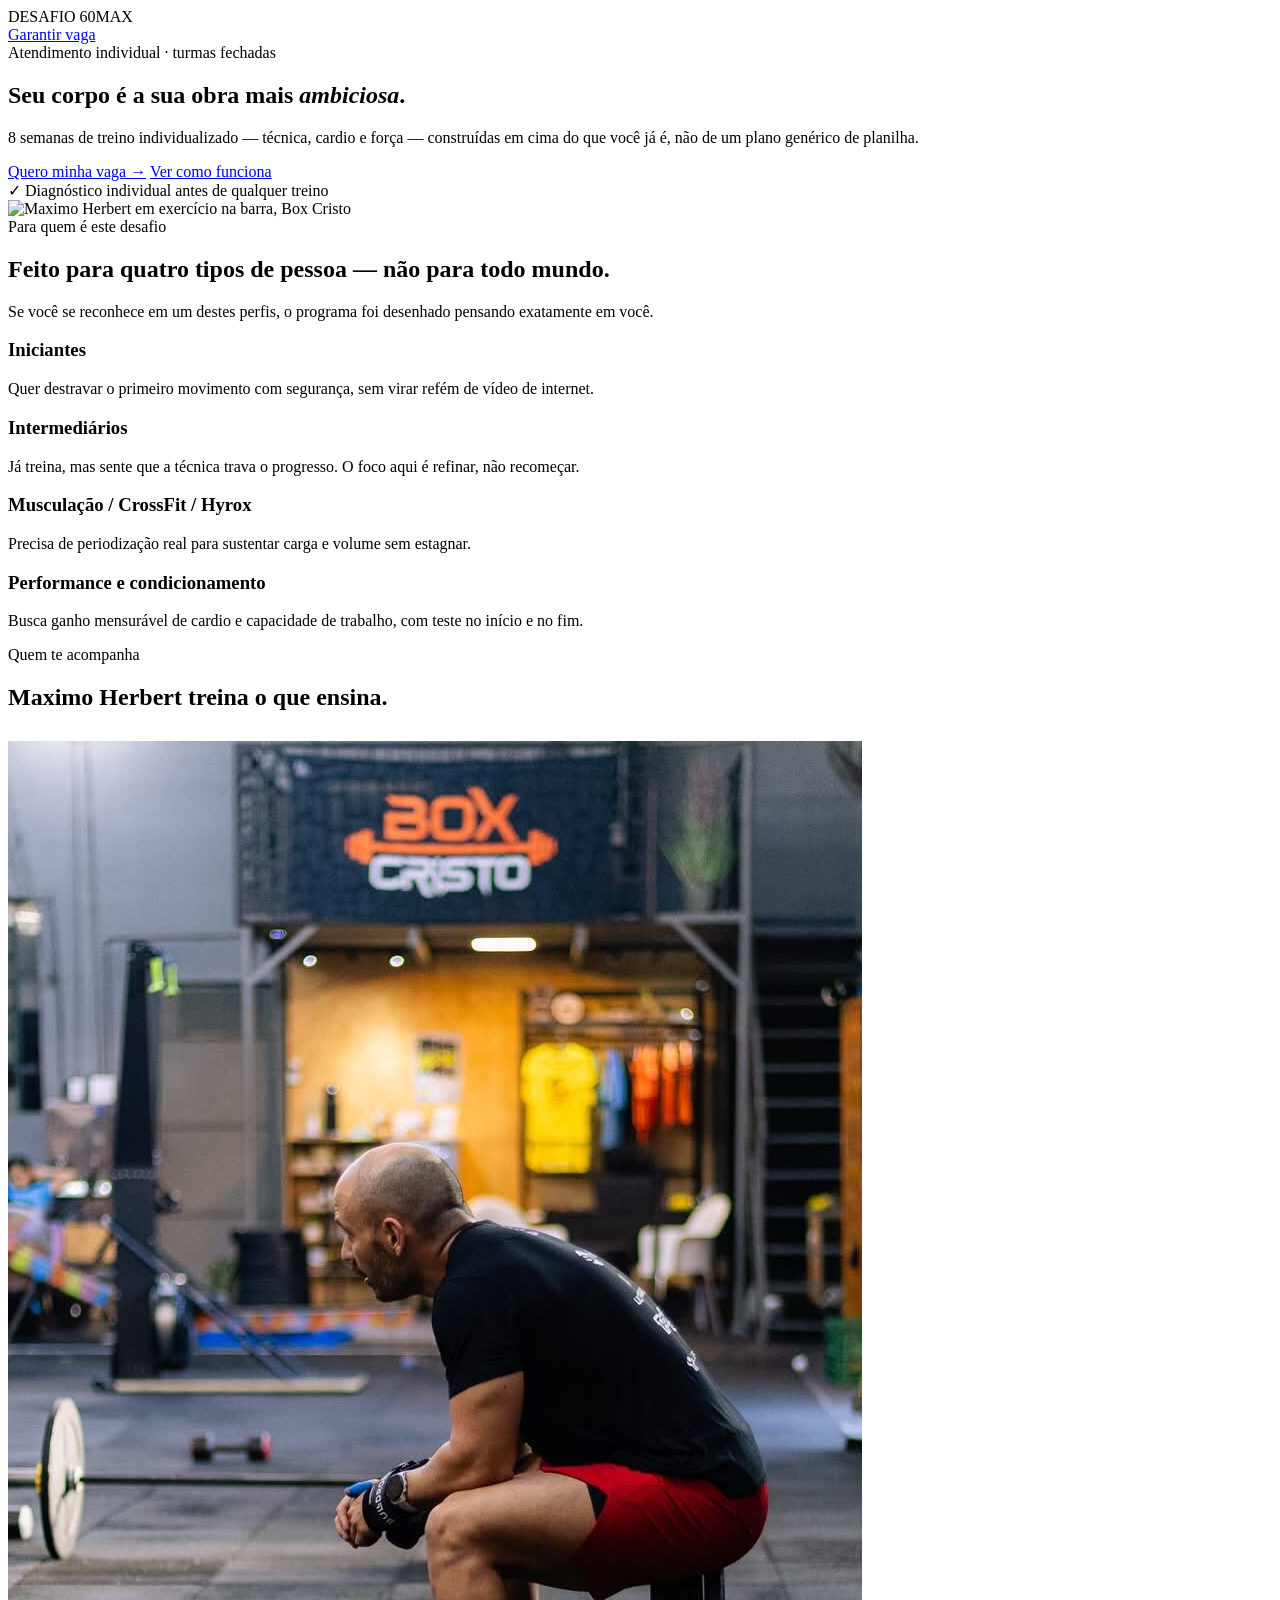
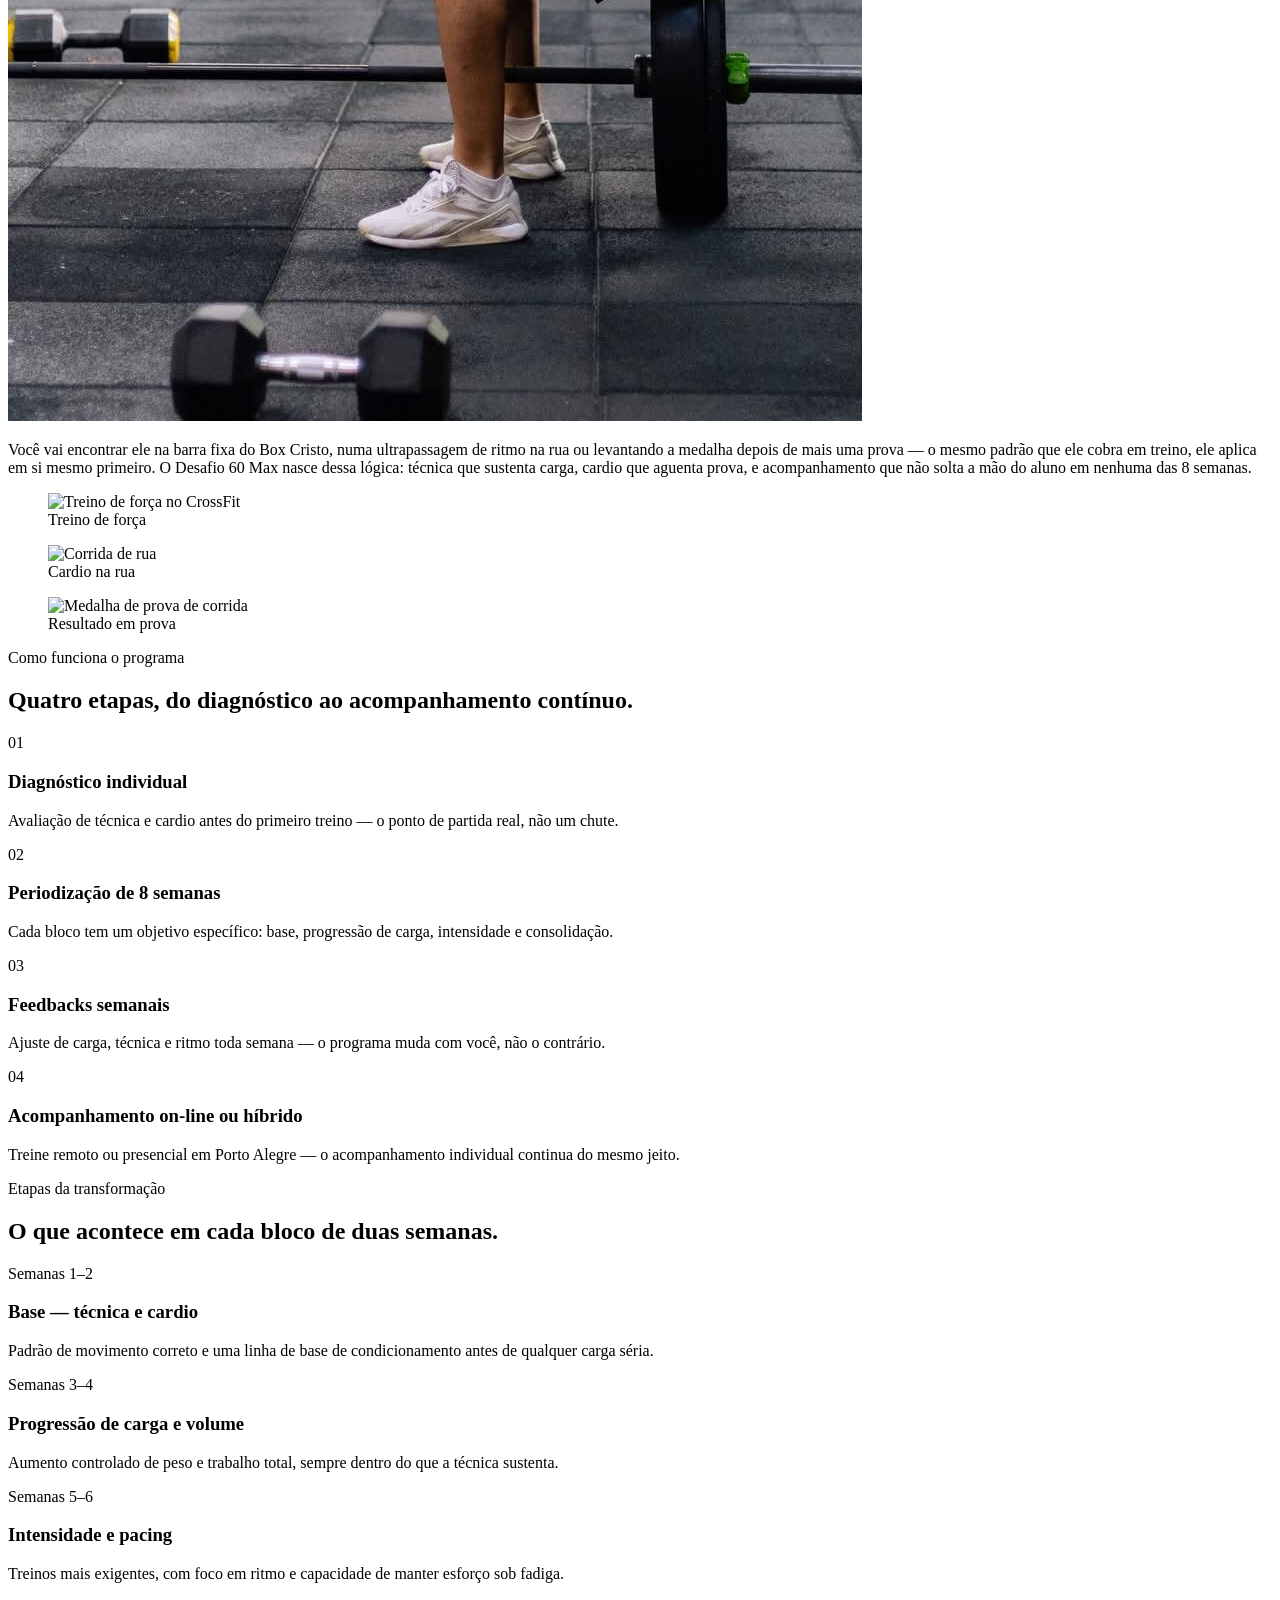
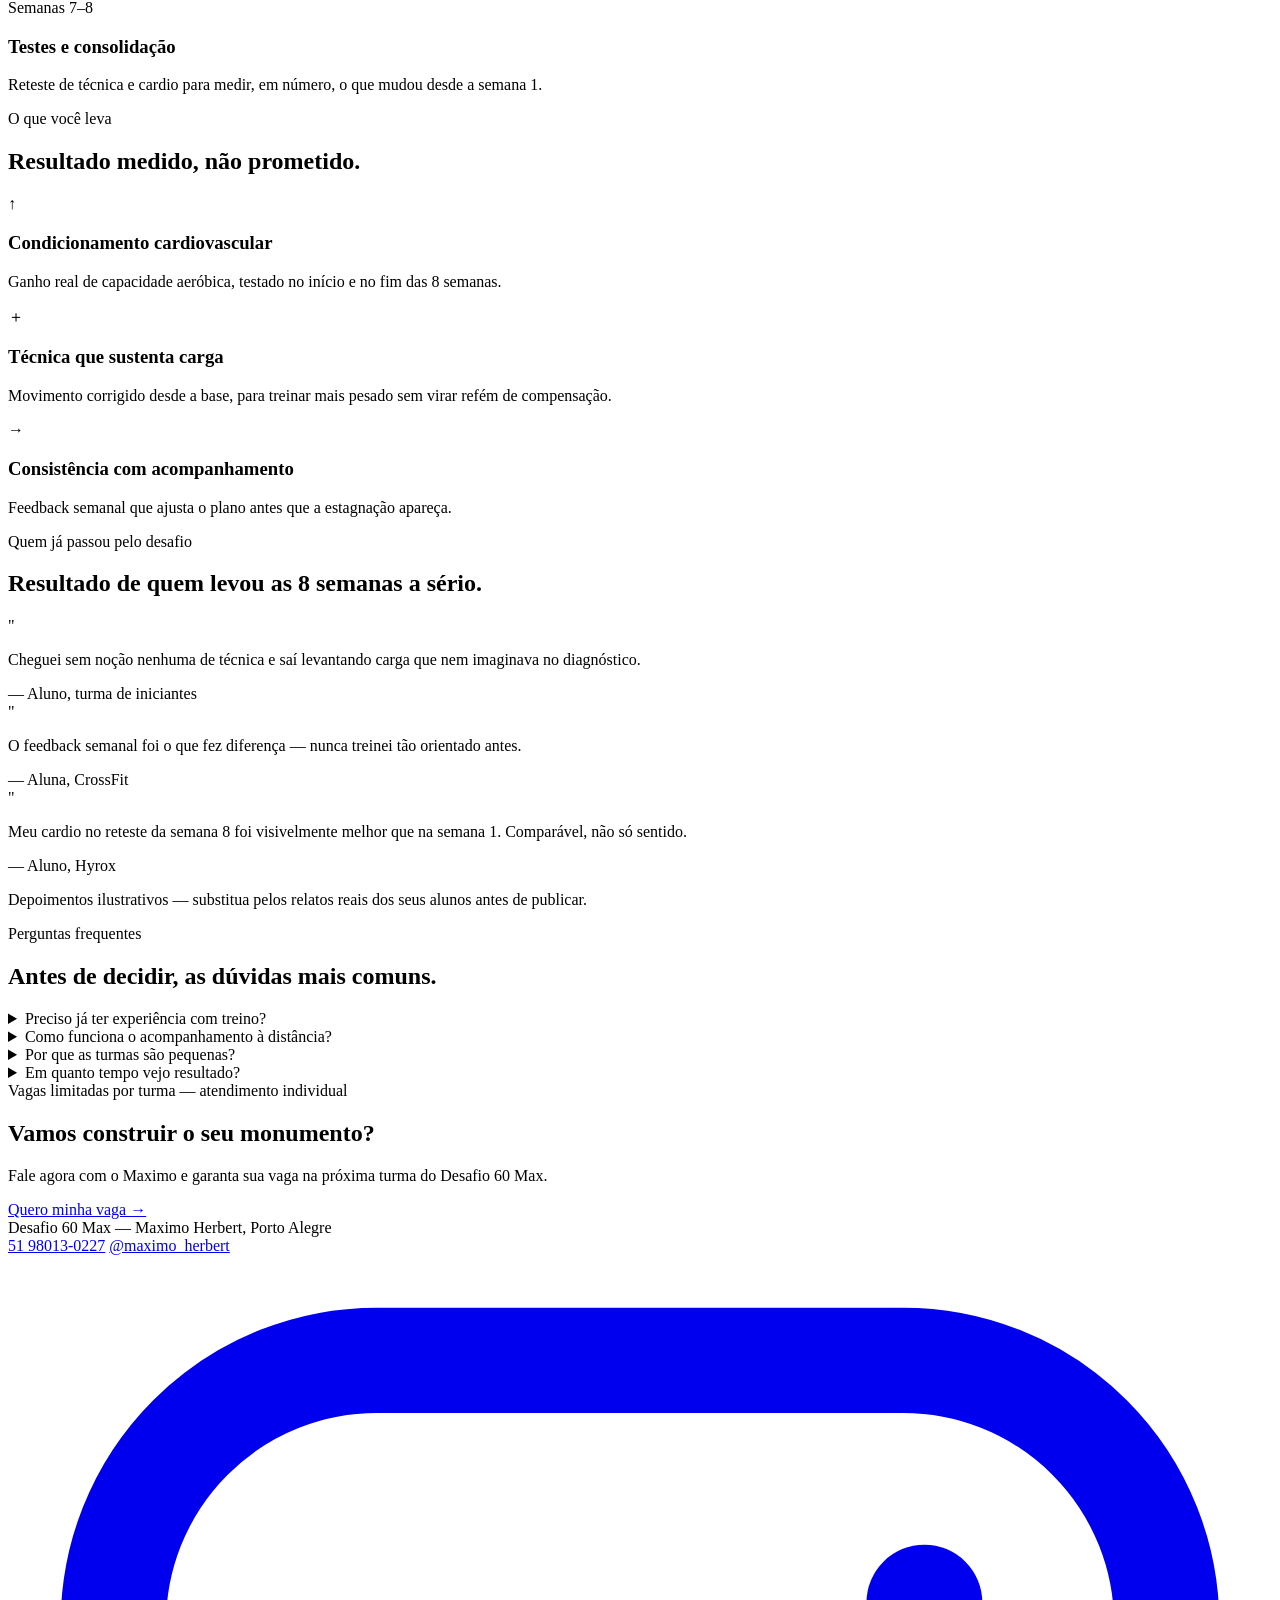
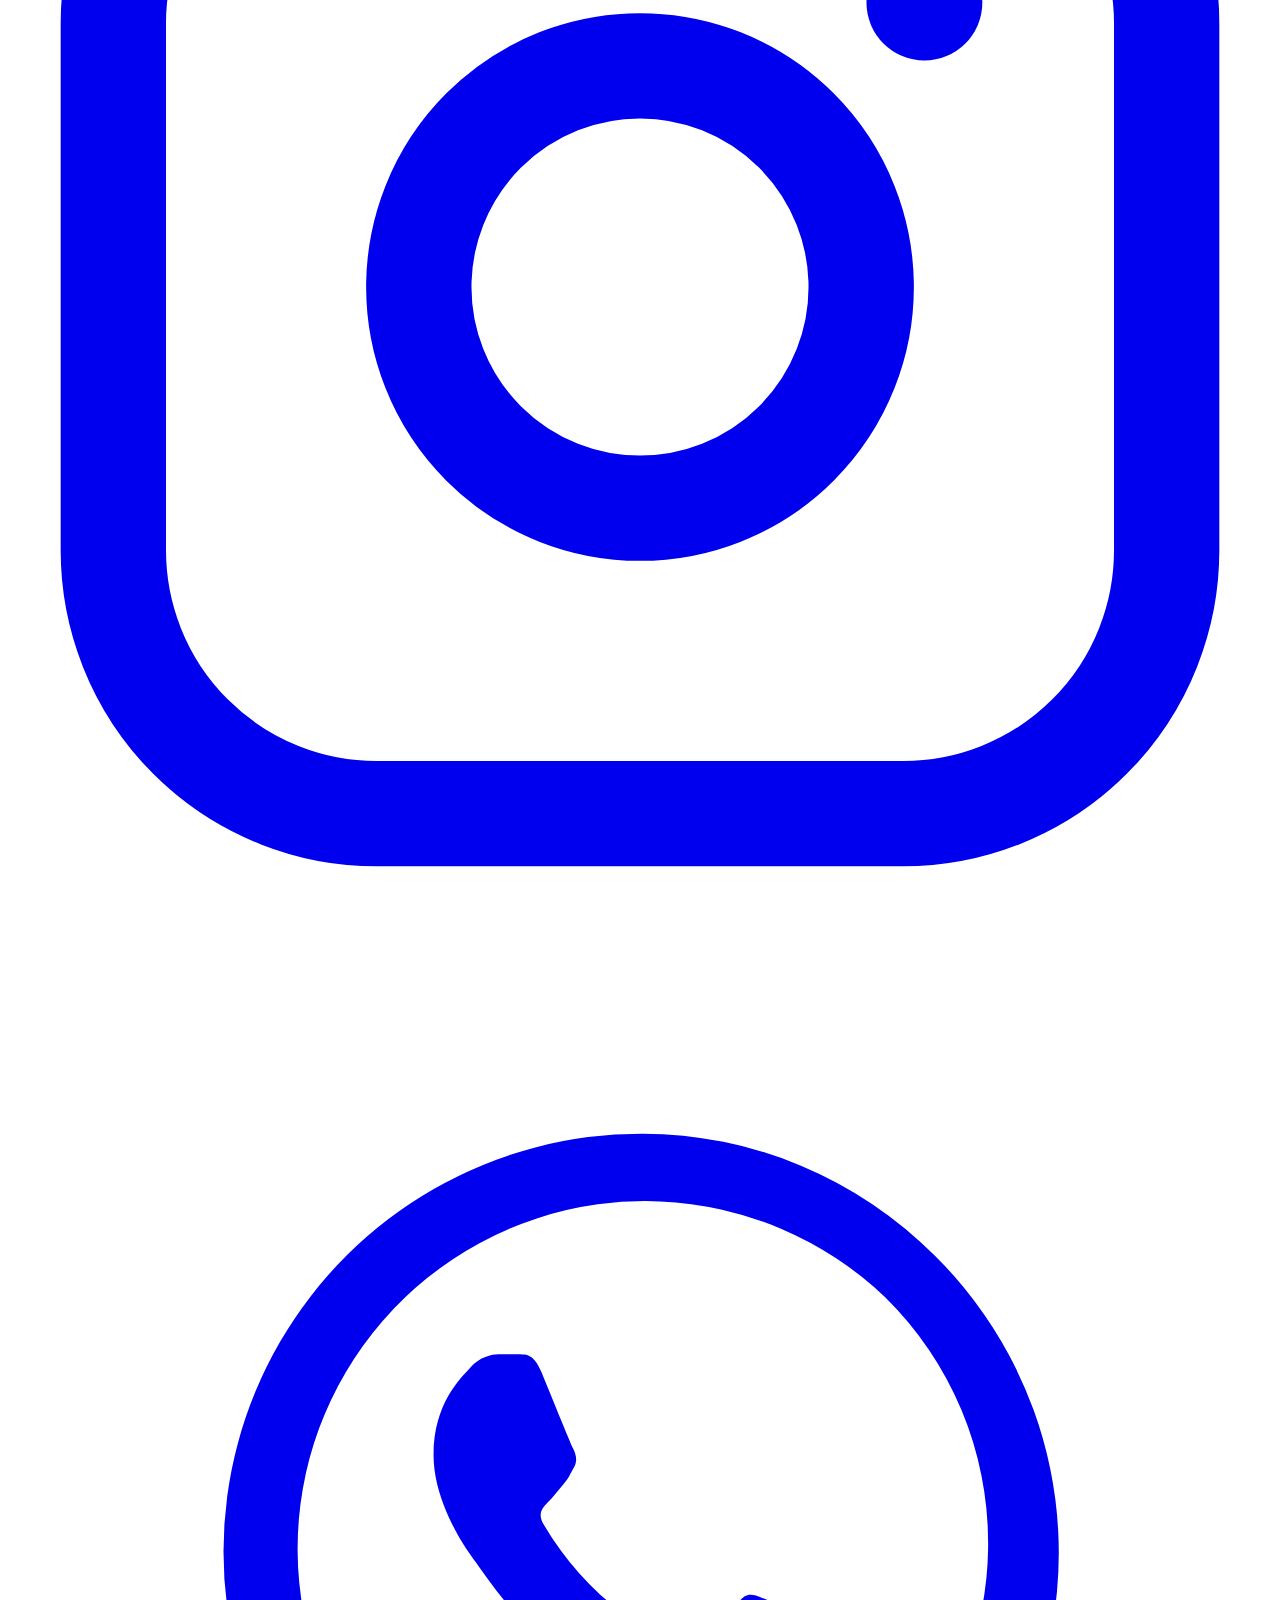
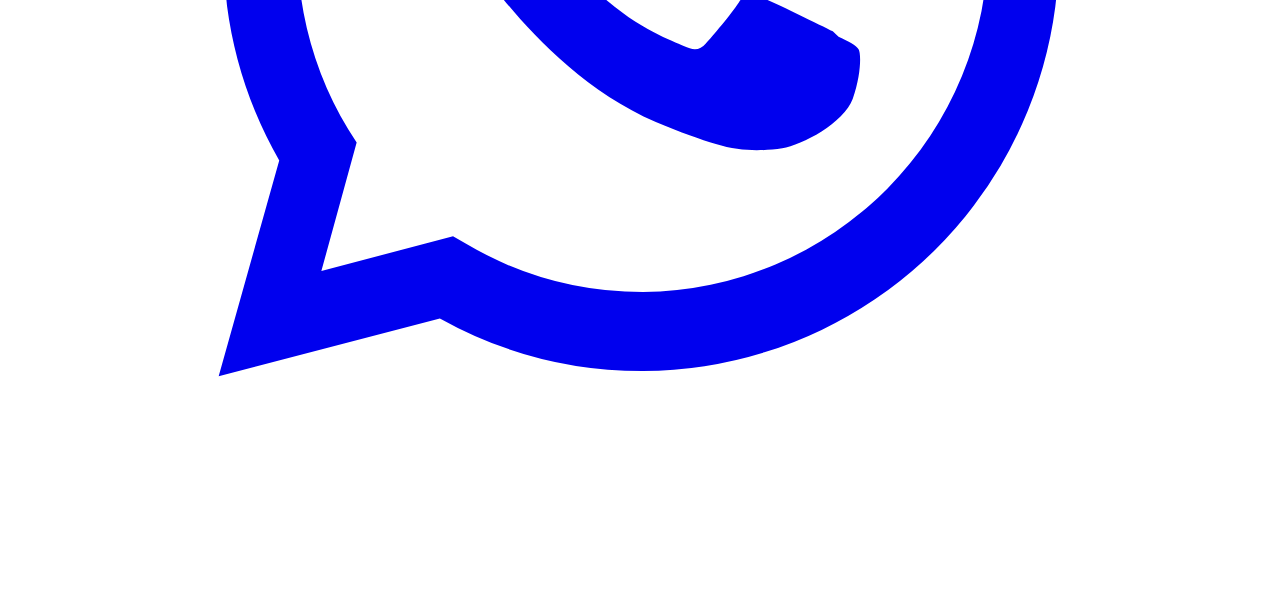
==== index.html @ 28a4afb4 "Add files via upload" ====
<!DOCTYPE html>
<html lang="pt-BR">
<head>
<meta charset="UTF-8">
<meta name="viewport" content="width=device-width, initial-scale=1.0">
<title>Desafio 60 Max — Maximo Herbert</title>
<meta name="description" content="8 semanas de treino individualizado — técnica, cardio e força. Diagnóstico, periodização e acompanhamento semanal com o treinador Maximo Herbert.">
<link rel="preconnect" href="https://fonts.googleapis.com">
<link rel="preconnect" href="https://fonts.gstatic.com" crossorigin>
<link href="https://fonts.googleapis.com/css2?family=Oswald:wght@400;500;600;700&family=Work+Sans:wght@400;500;600&display=swap" rel="stylesheet">
<link rel="stylesheet" href="css/style.css">
</head>
<body>

<header class="nav">
  <div class="nav-inner">
    <div class="brand">DESAFIO 60<span>MAX</span></div>
    <a class="nav-cta" href="https://wa.me/5551980130227?text=Quero%20saber%20mais%20sobre%20o%20Desafio%2060%20Max" target="_blank" rel="noopener">Garantir vaga</a>
  </div>
</header>

<section class="hero">
  <div class="wrap hero-grid">
    <div class="hero-inner" data-reveal-stagger>
      <div class="eyebrow-line"><span class="dot"></span><span>Atendimento individual · turmas fechadas</span></div>
      <h1 class="headline">Seu corpo é a sua obra mais <em>ambiciosa</em>.</h1>
      <p class="hero-sub">8 semanas de treino individualizado — técnica, cardio e força — construídas em cima do que você já é, não de um plano genérico de planilha.</p>
      <div class="cta-row">
        <a class="btn-primary" href="https://wa.me/5551980130227?text=Quero%20garantir%20minha%20vaga%20no%20Desafio%2060%20Max" target="_blank" rel="noopener">Quero minha vaga →</a>
        <a class="btn-ghost" href="#como-funciona">Ver como funciona</a>
      </div>
      <div class="hero-note"><span class="tick">✓</span> Diagnóstico individual antes de qualquer treino</div>
    </div>
    <div class="hero-photo" data-reveal><img src="assets/img/barra.jpg" alt="Maximo Herbert em exercício na barra, Box Cristo"></div>
  </div>
</section>

<section id="para-quem">
  <div class="wrap">
    <div data-reveal-stagger>
      <div class="kicker">Para quem é este desafio</div>
      <h2 class="section-title">Feito para quatro tipos de pessoa — não para todo mundo.</h2>
      <p class="section-lede">Se você se reconhece em um destes perfis, o programa foi desenhado pensando exatamente em você.</p>
    </div>
    <div class="audience-grid" data-reveal-stagger>
      <div class="audience-card">
        <h3>Iniciantes</h3>
        <p>Quer destravar o primeiro movimento com segurança, sem virar refém de vídeo de internet.</p>
      </div>
      <div class="audience-card">
        <h3>Intermediários</h3>
        <p>Já treina, mas sente que a técnica trava o progresso. O foco aqui é refinar, não recomeçar.</p>
      </div>
      <div class="audience-card">
        <h3>Musculação / CrossFit / Hyrox</h3>
        <p>Precisa de periodização real para sustentar carga e volume sem estagnar.</p>
      </div>
      <div class="audience-card">
        <h3>Performance e condicionamento</h3>
        <p>Busca ganho mensurável de cardio e capacidade de trabalho, com teste no início e no fim.</p>
      </div>
    </div>
  </div>
</section>

<section class="section-alt">
  <div class="wrap">
    <div class="kicker">Quem te acompanha</div>
    <h2 class="section-title" style="margin-bottom:30px;">Maximo Herbert treina o que ensina.</h2>
    <div class="about-grid">
      <div class="about-photo" data-reveal><img src="assets/img/sentado.jpg" alt="Maximo Herbert no Box Cristo"></div>
      <div>
        <p class="about-bio" data-reveal>Você vai encontrar ele na barra fixa do Box Cristo, numa ultrapassagem de ritmo na rua ou levantando a medalha depois de mais uma prova — o mesmo padrão que ele cobra em treino, ele aplica em si mesmo primeiro. O Desafio 60 Max nasce dessa lógica: técnica que sustenta carga, cardio que aguenta prova, e acompanhamento que não solta a mão do aluno em nenhuma das 8 semanas.</p>
        <div class="about-thumbs" data-reveal-stagger>
          <div class="about-thumb">
            <figure>
              <img src="assets/img/em_pe.jpg" alt="Treino de força no CrossFit">
              <figcaption>Treino de força</figcaption>
            </figure>
          </div>
          <div class="about-thumb">
            <figure>
              <img src="assets/img/correndo.jpg" alt="Corrida de rua">
              <figcaption>Cardio na rua</figcaption>
            </figure>
          </div>
          <div class="about-thumb">
            <figure>
              <img src="assets/img/medalha.jpg" alt="Medalha de prova de corrida">
              <figcaption>Resultado em prova</figcaption>
            </figure>
          </div>
        </div>
      </div>
    </div>
  </div>
</section>

<section id="como-funciona">
  <div class="wrap">
    <div data-reveal>
      <div class="kicker">Como funciona o programa</div>
      <h2 class="section-title">Quatro etapas, do diagnóstico ao acompanhamento contínuo.</h2>
    </div>
    <div class="steps" data-reveal-stagger>
      <div class="step">
        <div class="step-num">01</div>
        <div>
          <h3>Diagnóstico individual</h3>
          <p>Avaliação de técnica e cardio antes do primeiro treino — o ponto de partida real, não um chute.</p>
        </div>
      </div>
      <div class="step">
        <div class="step-num">02</div>
        <div>
          <h3>Periodização de 8 semanas</h3>
          <p>Cada bloco tem um objetivo específico: base, progressão de carga, intensidade e consolidação.</p>
        </div>
      </div>
      <div class="step">
        <div class="step-num">03</div>
        <div>
          <h3>Feedbacks semanais</h3>
          <p>Ajuste de carga, técnica e ritmo toda semana — o programa muda com você, não o contrário.</p>
        </div>
      </div>
      <div class="step">
        <div class="step-num">04</div>
        <div>
          <h3>Acompanhamento on-line ou híbrido</h3>
          <p>Treine remoto ou presencial em Porto Alegre — o acompanhamento individual continua do mesmo jeito.</p>
        </div>
      </div>
    </div>
  </div>
</section>

<section class="section-alt" id="etapas">
  <div class="wrap">
    <div data-reveal>
      <div class="kicker">Etapas da transformação</div>
      <h2 class="section-title">O que acontece em cada bloco de duas semanas.</h2>
    </div>
    <div class="timeline">
      <div class="tl-item" data-reveal>
        <div class="tl-week">Semanas 1–2</div>
        <h3>Base — técnica e cardio</h3>
        <p>Padrão de movimento correto e uma linha de base de condicionamento antes de qualquer carga séria.</p>
      </div>
      <div class="tl-item" data-reveal>
        <div class="tl-week">Semanas 3–4</div>
        <h3>Progressão de carga e volume</h3>
        <p>Aumento controlado de peso e trabalho total, sempre dentro do que a técnica sustenta.</p>
      </div>
      <div class="tl-item" data-reveal>
        <div class="tl-week">Semanas 5–6</div>
        <h3>Intensidade e pacing</h3>
        <p>Treinos mais exigentes, com foco em ritmo e capacidade de manter esforço sob fadiga.</p>
      </div>
      <div class="tl-item" data-reveal>
        <div class="tl-week">Semanas 7–8</div>
        <h3>Testes e consolidação</h3>
        <p>Reteste de técnica e cardio para medir, em número, o que mudou desde a semana 1.</p>
      </div>
    </div>
  </div>
</section>

<section>
  <div class="wrap">
    <div data-reveal>
      <div class="kicker">O que você leva</div>
      <h2 class="section-title">Resultado medido, não prometido.</h2>
    </div>
    <div class="gains" data-reveal-stagger>
      <div class="gain-card">
        <div class="gain-num">↑</div>
        <h3>Condicionamento cardiovascular</h3>
        <p>Ganho real de capacidade aeróbica, testado no início e no fim das 8 semanas.</p>
      </div>
      <div class="gain-card">
        <div class="gain-num">＋</div>
        <h3>Técnica que sustenta carga</h3>
        <p>Movimento corrigido desde a base, para treinar mais pesado sem virar refém de compensação.</p>
      </div>
      <div class="gain-card">
        <div class="gain-num">→</div>
        <h3>Consistência com acompanhamento</h3>
        <p>Feedback semanal que ajusta o plano antes que a estagnação apareça.</p>
      </div>
    </div>
  </div>
</section>

<section class="section-alt">
  <div class="wrap">
    <div data-reveal>
      <div class="kicker">Quem já passou pelo desafio</div>
      <h2 class="section-title">Resultado de quem levou as 8 semanas a sério.</h2>
    </div>
    <div class="quotes" data-reveal-stagger>
      <div class="quote-card">
        <div>
          <div class="quote-mark">"</div>
          <p>Cheguei sem noção nenhuma de técnica e saí levantando carga que nem imaginava no diagnóstico.</p>
        </div>
        <div class="quote-who">— Aluno, turma de iniciantes</div>
      </div>
      <div class="quote-card">
        <div>
          <div class="quote-mark">"</div>
          <p>O feedback semanal foi o que fez diferença — nunca treinei tão orientado antes.</p>
        </div>
        <div class="quote-who">— Aluna, CrossFit</div>
      </div>
      <div class="quote-card">
        <div>
          <div class="quote-mark">"</div>
          <p>Meu cardio no reteste da semana 8 foi visivelmente melhor que na semana 1. Comparável, não só sentido.</p>
        </div>
        <div class="quote-who">— Aluno, Hyrox</div>
      </div>
    </div>
    <p class="quotes-note">Depoimentos ilustrativos — substitua pelos relatos reais dos seus alunos antes de publicar.</p>
  </div>
</section>

<section>
  <div class="wrap">
    <div data-reveal>
      <div class="kicker">Perguntas frequentes</div>
      <h2 class="section-title">Antes de decidir, as dúvidas mais comuns.</h2>
    </div>
    <div class="faq-list" data-reveal>
      <details>
        <summary>Preciso já ter experiência com treino?</summary>
        <p>Não. O programa recebe desde iniciantes que nunca levantaram peso até atletas de CrossFit e Hyrox — o diagnóstico inicial define o ponto de partida certo para cada caso.</p>
      </details>
      <details>
        <summary>Como funciona o acompanhamento à distância?</summary>
        <p>Você recebe o plano de treino, envia vídeos e feedback semanal, e os ajustes de carga e técnica acontecem em cima disso — sem precisar estar presente fisicamente.</p>
      </details>
      <details>
        <summary>Por que as turmas são pequenas?</summary>
        <p>Porque o acompanhamento é individual — cada aluno recebe diagnóstico, ajustes semanais e atenção próprias. Isso só funciona com um número limitado de vagas por turma.</p>
      </details>
      <details>
        <summary>Em quanto tempo vejo resultado?</summary>
        <p>O programa tem 8 semanas com teste de técnica e cardio no início e no fim — o resultado é medido, não apenas sentido, ao longo desse período.</p>
      </details>
    </div>
  </div>
</section>

<section class="final-cta">
  <div class="wrap" data-reveal-stagger>
    <div class="scarcity">Vagas limitadas por turma — atendimento individual</div>
    <h2>Vamos construir o seu monumento?</h2>
    <p>Fale agora com o Maximo e garanta sua vaga na próxima turma do Desafio 60 Max.</p>
    <a class="btn-primary" href="https://wa.me/5551980130227?text=Quero%20garantir%20minha%20vaga%20no%20Desafio%2060%20Max" target="_blank" rel="noopener">Quero minha vaga →</a>
  </div>
</section>

<footer>
  <div class="wrap footer-row">
    <div>Desafio 60 Max — Maximo Herbert, Porto Alegre</div>
    <div class="footer-links">
      <a href="https://wa.me/5551980130227" target="_blank" rel="noopener">51 98013-0227</a>
      <a href="https://instagram.com/maximo_herbert" target="_blank" rel="noopener">@maximo_herbert</a>
    </div>
  </div>
</footer>

<div class="float-actions">
  <a class="float-btn instagram" href="https://instagram.com/maximo_herbert" target="_blank" rel="noopener" aria-label="Seguir no Instagram" data-tip="Seguir no Instagram">
    <svg viewBox="0 0 24 24" fill="none" stroke="currentColor" stroke-width="2"><rect x="2" y="2" width="20" height="20" rx="5"/><circle cx="12" cy="12" r="4.2"/><circle cx="17.4" cy="6.6" r="1.1" fill="currentColor" stroke="none"/></svg>
  </a>
  <a class="float-btn float-wa" href="https://wa.me/5551980130227?text=Quero%20garantir%20minha%20vaga%20no%20Desafio%2060%20Max" target="_blank" rel="noopener" aria-label="Falar no WhatsApp" data-tip="Falar no WhatsApp">
    <svg viewBox="0 0 24 24" fill="currentColor"><path d="M17.6 6.32A7.85 7.85 0 0 0 12.05 4a7.94 7.94 0 0 0-6.9 11.9L4 20l4.2-1.1a7.9 7.9 0 0 0 3.85 1h.01a7.94 7.94 0 0 0 5.54-13.58zM12.06 18.4h-.01a6.6 6.6 0 0 1-3.36-.92l-.24-.14-2.5.66.67-2.44-.16-.25a6.6 6.6 0 0 1 10.2-8.2 6.55 6.55 0 0 1 1.95 4.67 6.62 6.62 0 0 1-6.55 6.62zm3.6-4.95c-.2-.1-1.17-.58-1.35-.64-.18-.07-.31-.1-.44.1-.13.2-.5.64-.62.77-.11.13-.23.14-.42.05-.2-.1-.83-.3-1.58-.97a5.9 5.9 0 0 1-1.09-1.36c-.11-.2 0-.3.09-.4.1-.1.2-.23.3-.35.1-.11.13-.2.2-.32.07-.13.03-.25-.02-.35-.05-.1-.44-1.06-.6-1.45-.16-.38-.32-.33-.44-.34h-.38c-.13 0-.35.05-.53.25s-.7.68-.7 1.66.72 1.93.82 2.06c.1.13 1.4 2.15 3.4 3.01.48.2.85.33 1.14.42.48.15.91.13 1.26.08.38-.06 1.17-.48 1.34-.94.16-.46.16-.86.11-.94-.05-.09-.18-.14-.38-.24z"/></svg>
  </a>
</div>

<script src="js/script.js" defer></script>
</body>
</html>
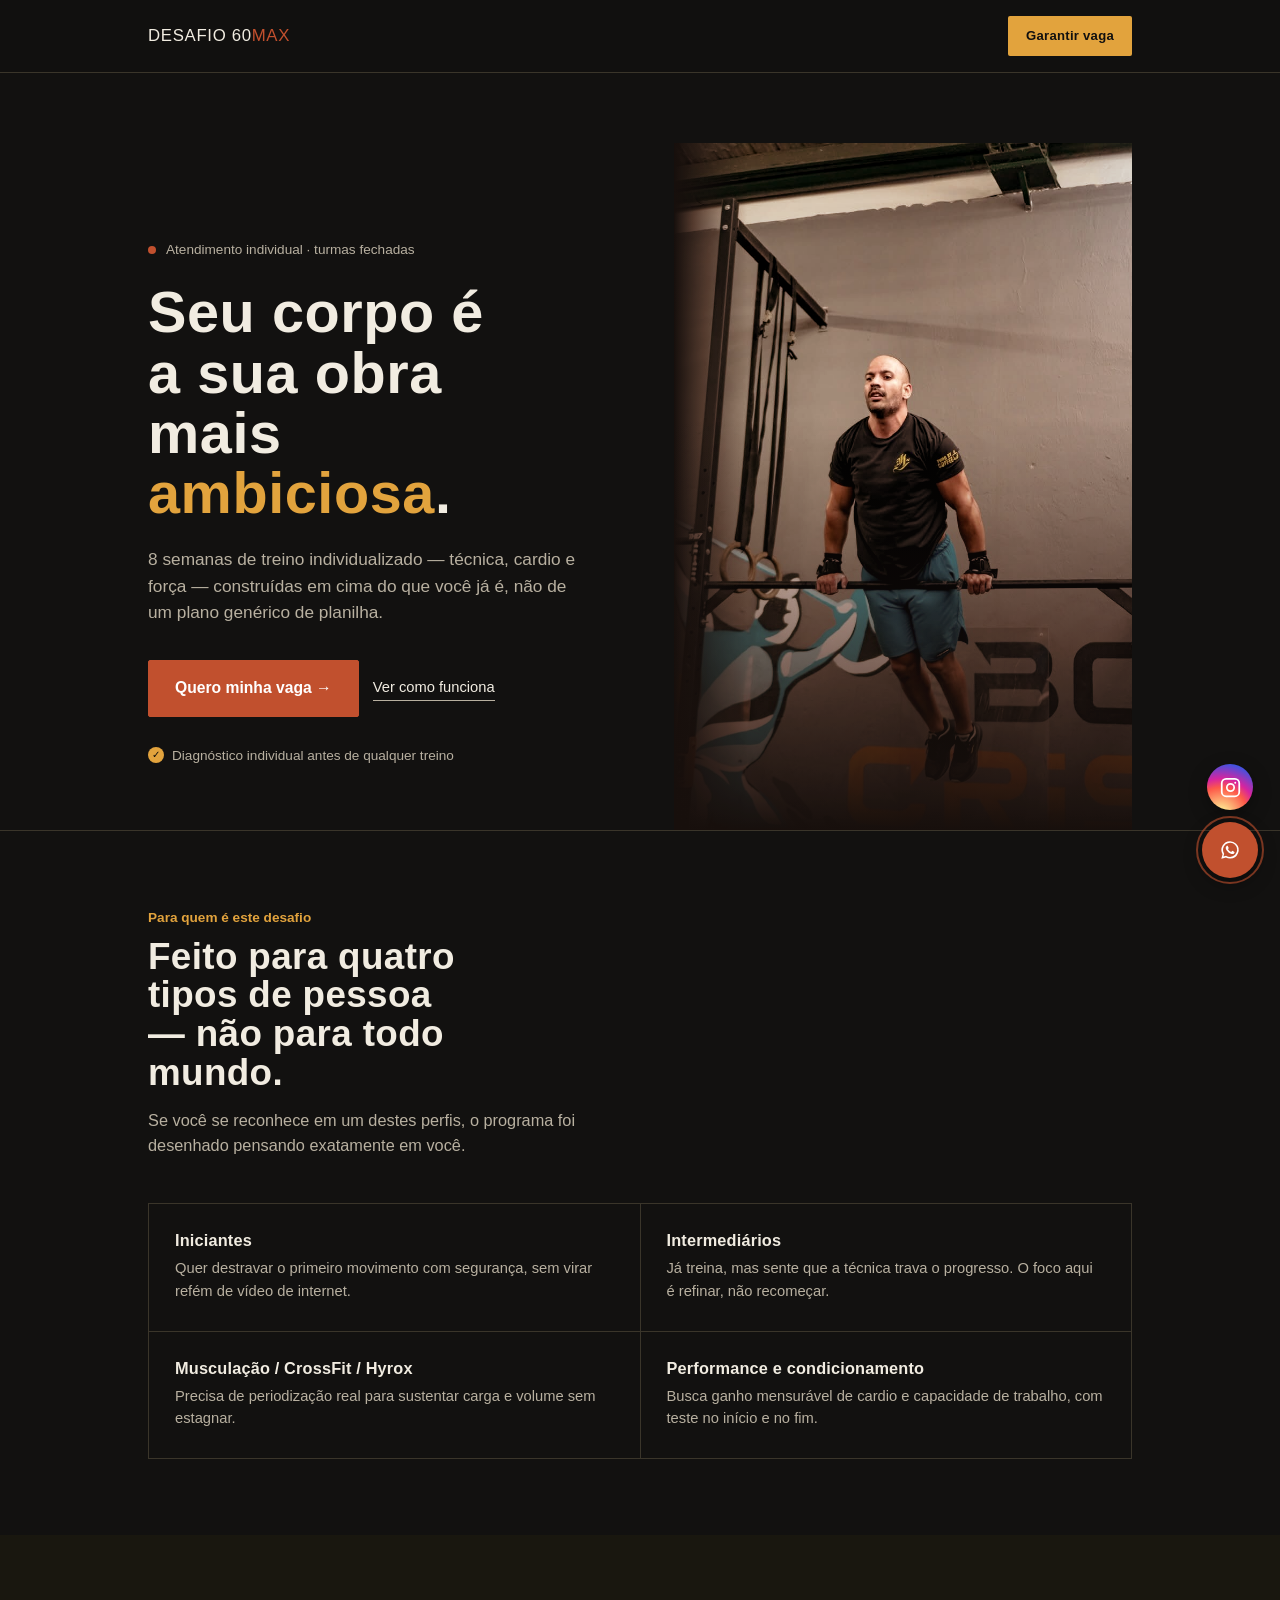
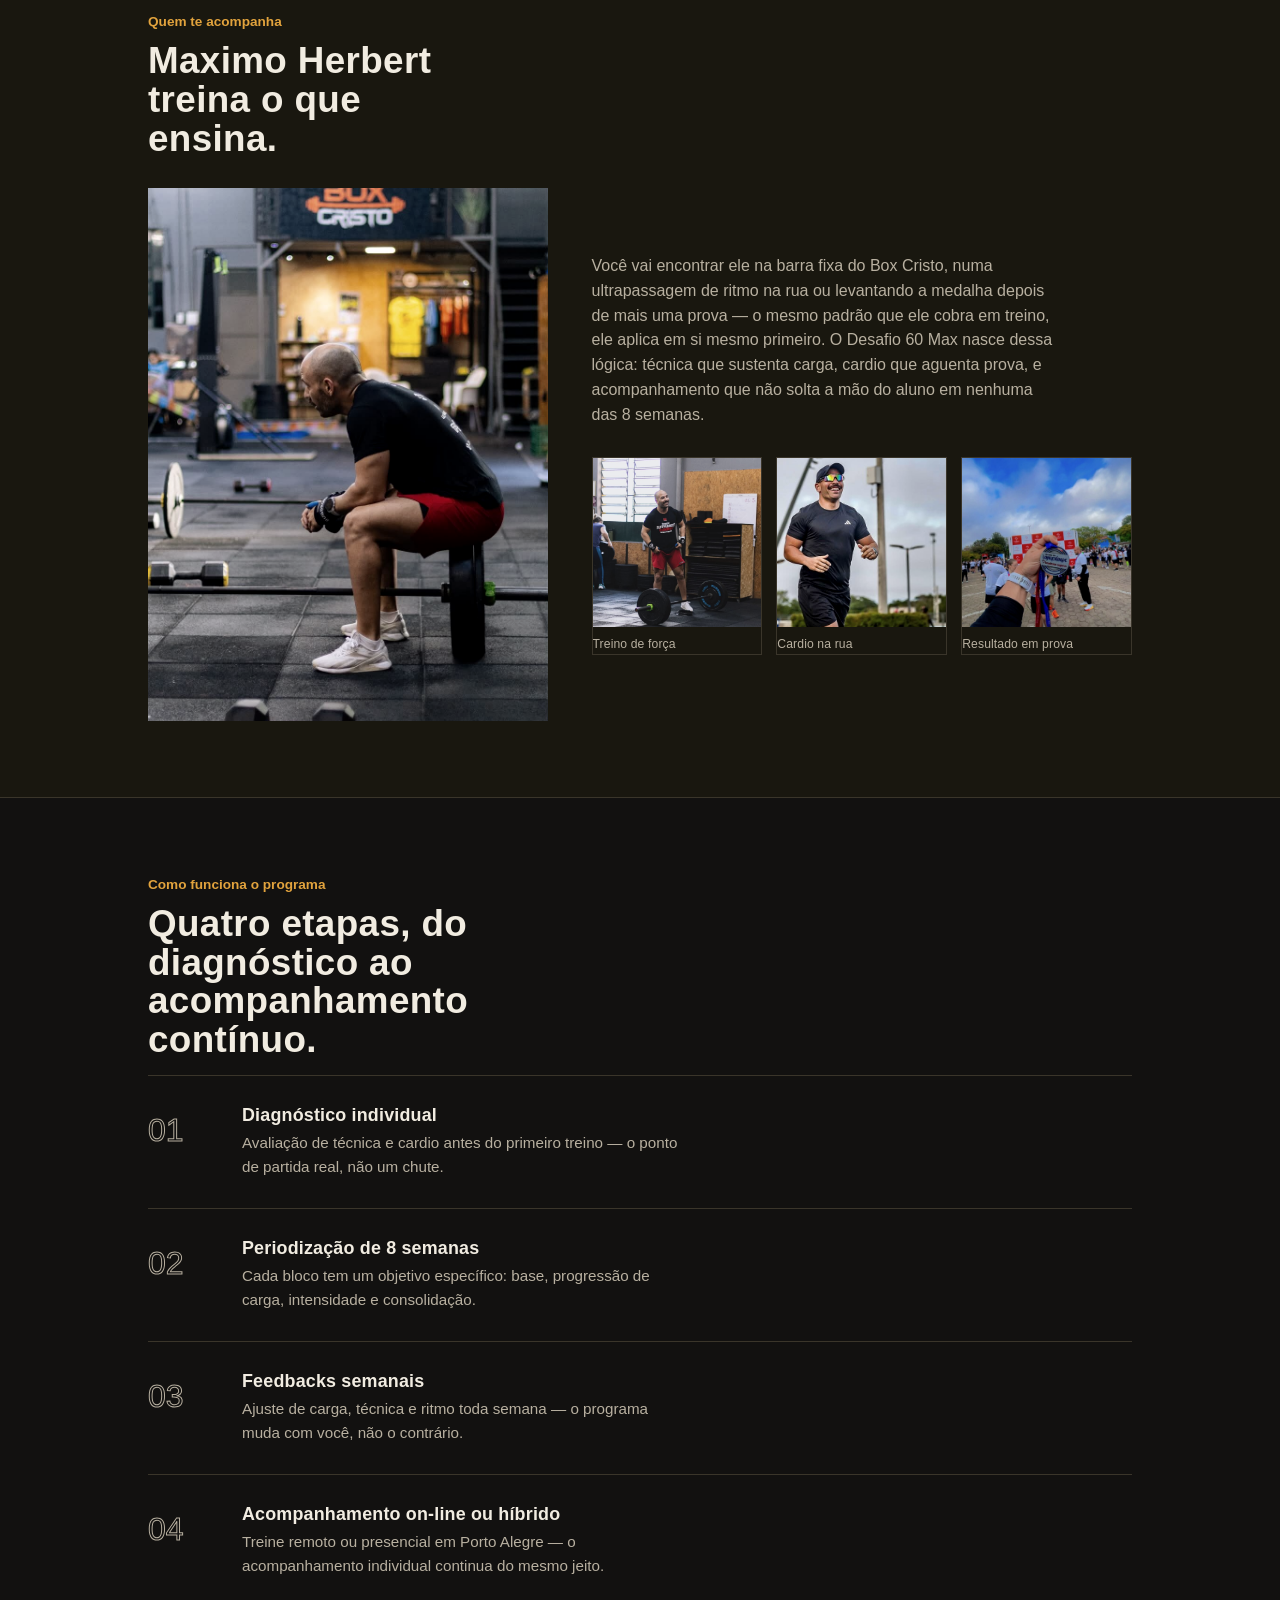
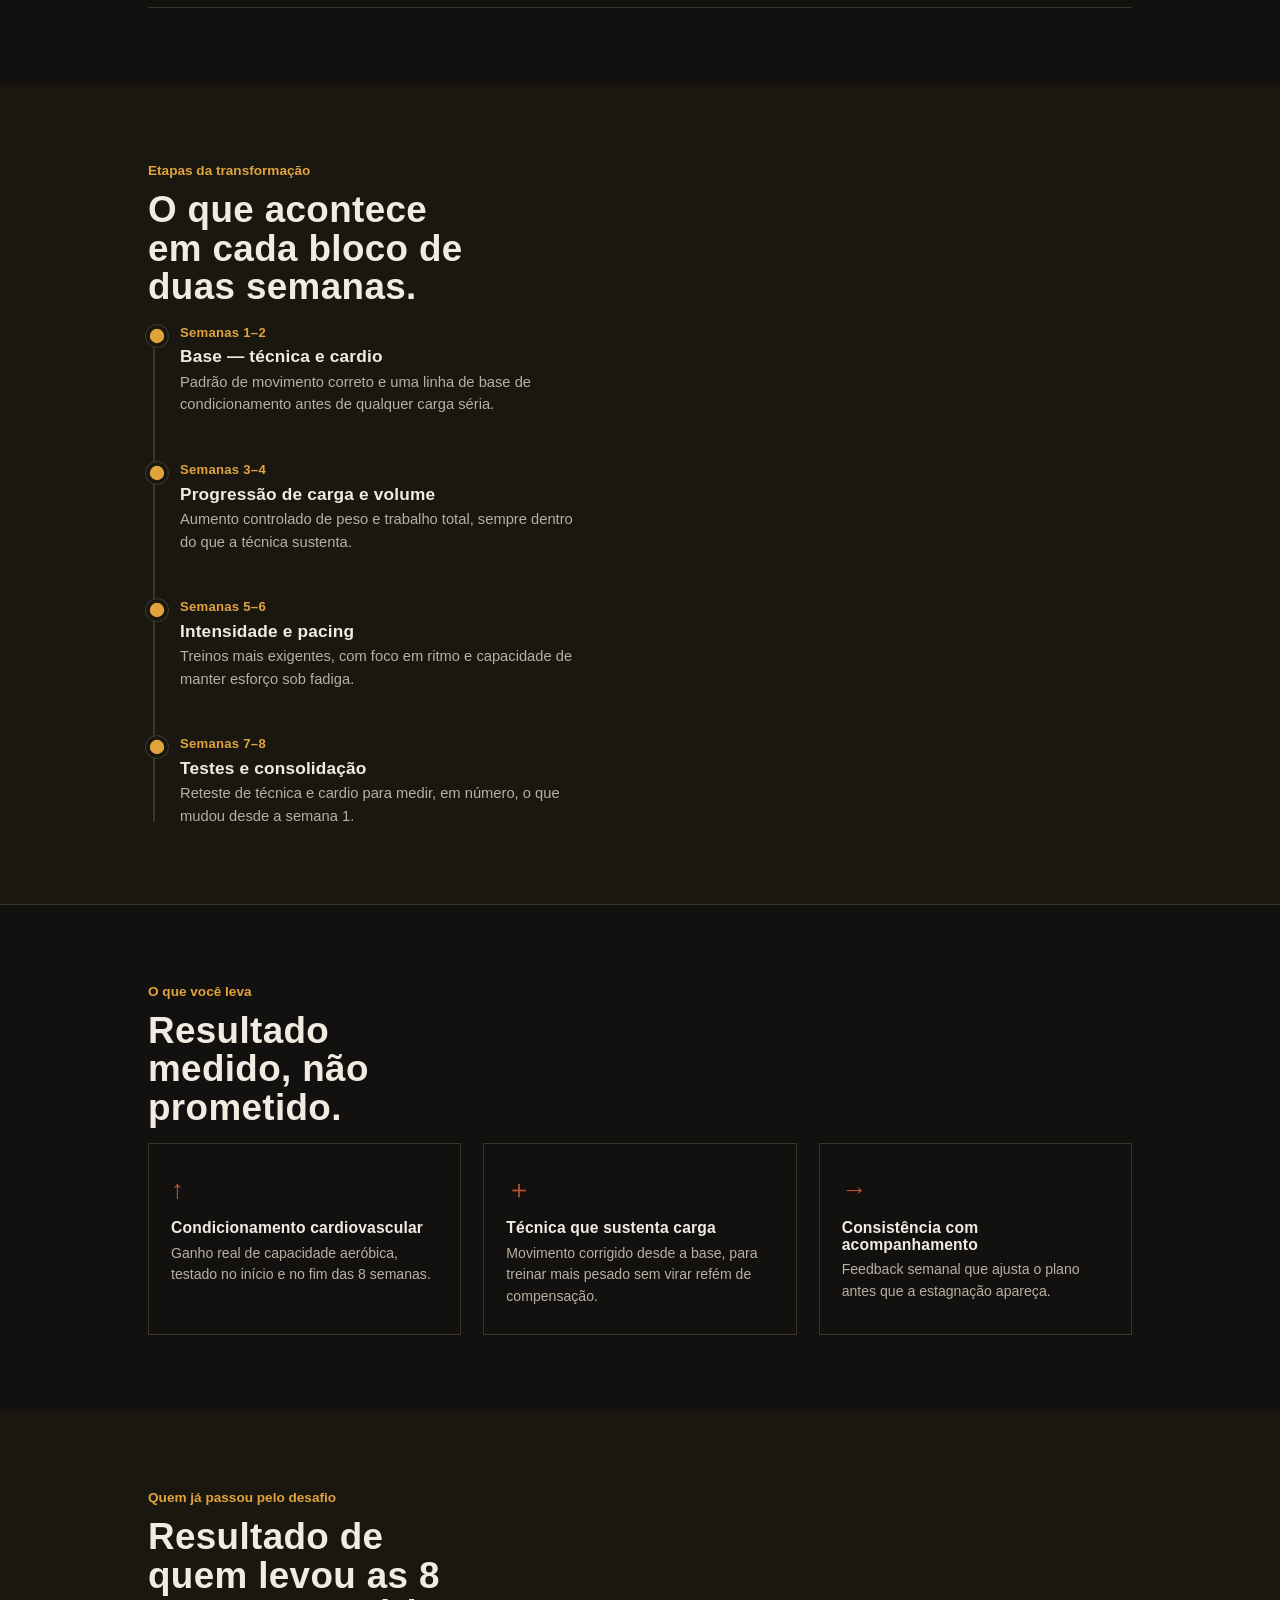
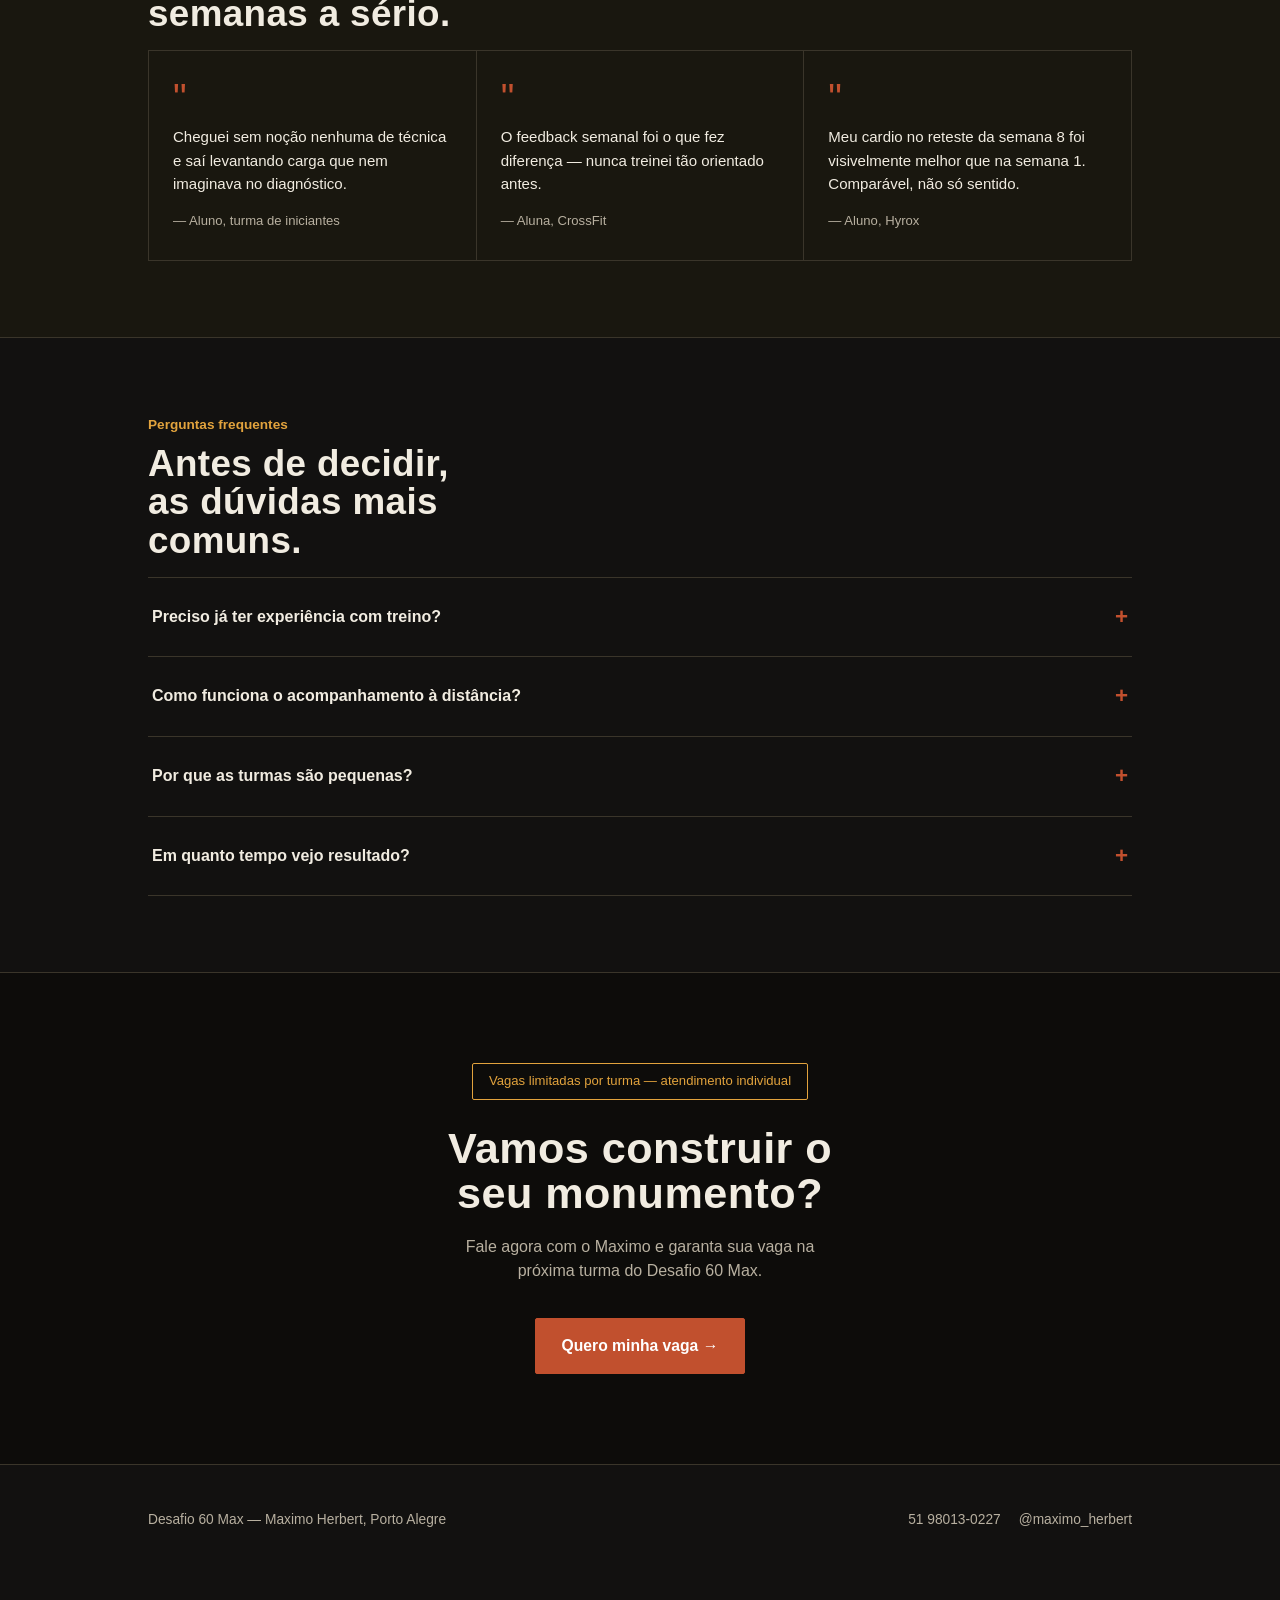
==== commit 72d7b24a: "Remove placeholder for student testimonials Removed placeholder note for testimonials in index.html" ====
--- a/index.html
+++ b/index.html
@@ -221,7 +221,6 @@
         <div class="quote-who">— Aluno, Hyrox</div>
       </div>
     </div>
-    <p class="quotes-note">Depoimentos ilustrativos — substitua pelos relatos reais dos seus alunos antes de publicar.</p>
   </div>
 </section>
 
--- a/css/style.css
+++ b/css/style.css
@@ -0,0 +1,351 @@
+:root{
+  --bg:#121110;
+  --bg-alt:#19170f;
+  --bg-alt-2:#0d0c0a;
+  --fg:#f1ece1;
+  --fg-dim:#b8b0a0;
+  --accent:#c1502e;
+  --accent-2:#e2a33d;
+  --line:#3a352a;
+  --concrete:#2a2621;
+  --serif: 'Oswald', 'Arial Narrow', sans-serif;
+  --sans: 'Work Sans', -apple-system, 'Segoe UI', sans-serif;
+}
+*{box-sizing:border-box; margin:0; padding:0;}
+html{scroll-behavior:smooth;}
+body{
+  background:var(--bg); color:var(--fg);
+  font-family:var(--sans); font-weight:400;
+  line-height:1.55; overflow-x:hidden;
+  -webkit-font-smoothing:antialiased;
+}
+img{max-width:100%; display:block;}
+.wrap{max-width:1040px; margin:0 auto; padding:0 28px;}
+h1,h2,h3{font-family:var(--serif); font-weight:600; letter-spacing:.01em; line-height:1.05;}
+a{color:inherit;}
+::selection{background:var(--accent); color:#fff;}
+
+/* ---------- NAV ---------- */
+header.nav{
+  position:sticky; top:0; z-index:50;
+  background:rgba(18,17,16,.92); backdrop-filter:blur(6px);
+  border-bottom:1px solid var(--line);
+  transition:box-shadow .25s ease;
+}
+header.nav.scrolled{box-shadow:0 4px 20px rgba(0,0,0,.35);}
+.nav-inner{
+  max-width:1040px; margin:0 auto; padding:16px 28px;
+  display:flex; align-items:center; justify-content:space-between;
+}
+.brand{font-family:var(--serif); font-size:1.05rem; letter-spacing:.04em; text-transform:uppercase;}
+.brand span{color:var(--accent);}
+.nav-cta{
+  font-family:var(--sans); font-weight:600; font-size:.82rem;
+  color:var(--bg); background:var(--accent-2);
+  padding:10px 18px; border-radius:2px; text-decoration:none;
+  letter-spacing:.02em;
+  transition:transform .15s ease, background .15s ease;
+}
+.nav-cta:hover{transform:translateY(-1px); background:#eeb457;}
+
+/* ---------- HERO ---------- */
+.hero{
+  position:relative; padding:70px 0 0; overflow:hidden;
+  border-bottom:1px solid var(--line);
+}
+.hero-grid{
+  display:grid; grid-template-columns:1.05fr .95fr; align-items:end; gap:20px;
+}
+.hero-inner{position:relative; z-index:1; max-width:600px; padding-bottom:64px;}
+.hero-photo{
+  position:relative; align-self:stretch; min-height:420px;
+  background:var(--concrete);
+}
+.hero-photo img{
+  width:100%; height:100%; object-fit:cover; object-position:top center;
+  filter:grayscale(.35) contrast(1.08);
+  display:block;
+}
+.hero-photo::before{
+  content:''; position:absolute; inset:0;
+  background:linear-gradient(180deg, rgba(18,17,16,0) 40%, var(--bg) 100%),
+             linear-gradient(90deg, var(--bg) 0%, rgba(18,17,16,0) 16%);
+  z-index:1;
+}
+.hero-photo::after{
+  content:''; position:absolute; inset:0;
+  background:var(--accent); mix-blend-mode:color; opacity:.22; z-index:1;
+}
+.eyebrow-line{
+  display:flex; align-items:center; gap:10px; margin-bottom:22px;
+}
+.eyebrow-line .dot{width:8px; height:8px; border-radius:50%; background:var(--accent);}
+.eyebrow-line span{font-size:.85rem; color:var(--fg-dim);}
+h1.headline{
+  font-size:clamp(2.2rem, 5.2vw, 3.6rem);
+  margin-bottom:22px; max-width:11ch;
+}
+h1.headline em{
+  font-style:normal; color:var(--accent-2);
+}
+.hero-sub{
+  font-size:1.08rem; color:var(--fg-dim); max-width:46ch; margin-bottom:34px;
+}
+.cta-row{display:flex; flex-wrap:wrap; gap:14px; align-items:center;}
+.btn-primary{
+  position:relative; overflow:hidden;
+  display:inline-flex; align-items:center; gap:10px;
+  background:var(--accent); color:#fff; text-decoration:none;
+  font-family:var(--sans); font-weight:600; font-size:.98rem;
+  padding:15px 26px; border-radius:2px;
+  transition:transform .15s ease, background .15s ease;
+  border:1px solid var(--accent);
+}
+.btn-primary::after{
+  content:''; position:absolute; inset:0;
+  background:linear-gradient(120deg, transparent, rgba(255,255,255,.25), transparent);
+  transform:translateX(-120%);
+  transition:transform .5s ease;
+}
+.btn-primary:hover::after{transform:translateX(120%);}
+.btn-primary:hover{background:#a8431f; transform:translateY(-1px);}
+.btn-ghost{
+  display:inline-flex; align-items:center; gap:8px;
+  color:var(--fg); text-decoration:none; font-size:.92rem;
+  border-bottom:1px solid var(--fg-dim); padding-bottom:2px;
+  transition:border-color .2s ease, color .2s ease;
+}
+.btn-ghost:hover{border-color:var(--accent-2); color:var(--accent-2);}
+.hero-note{
+  margin-top:28px; font-size:.85rem; color:var(--fg-dim);
+  display:flex; align-items:center; gap:8px;
+}
+.hero-note .tick{
+  width:16px; height:16px; border-radius:50%; background:var(--accent-2);
+  display:inline-flex; align-items:center; justify-content:center;
+  font-size:.65rem; color:var(--bg-alt-2); flex:none;
+}
+
+/* ---------- SECTION SHARED ---------- */
+section{padding:76px 0;}
+.section-alt{background:var(--bg-alt); border-bottom:1px solid var(--line);}
+.kicker{
+  font-size:.85rem; color:var(--accent-2); margin-bottom:10px; font-weight:600;
+}
+h2.section-title{
+  font-size:clamp(1.6rem, 3.4vw, 2.3rem); max-width:16ch; margin-bottom:16px;
+}
+.section-lede{color:var(--fg-dim); max-width:56ch; font-size:1.02rem; margin-bottom:44px;}
+
+/* ---------- PARA QUEM ---------- */
+.audience-grid{
+  display:grid; grid-template-columns:repeat(2,1fr); gap:1px;
+  background:var(--line); border:1px solid var(--line);
+}
+.audience-card{
+  background:var(--bg); padding:28px 26px;
+  transition:transform .25s ease, box-shadow .25s ease;
+}
+.audience-card:hover{transform:translateY(-4px); box-shadow:0 10px 24px rgba(0,0,0,.28); position:relative; z-index:1;}
+.audience-card h3{font-size:1.02rem; margin-bottom:8px; font-family:var(--sans); font-weight:600;}
+.audience-card p{font-size:.92rem; color:var(--fg-dim);}
+
+/* ---------- SOBRE O TREINADOR ---------- */
+.about-grid{
+  display:grid; grid-template-columns:.85fr 1.15fr; gap:44px; align-items:center;
+}
+.about-photo{
+  position:relative; overflow:hidden; aspect-ratio:3/4; background:var(--concrete);
+}
+.about-photo img{
+  width:100%; height:100%; object-fit:cover; filter:grayscale(.3) contrast(1.05);
+  transition:transform .5s ease;
+}
+.about-photo:hover img{transform:scale(1.04);}
+.about-bio{font-size:1rem; color:var(--fg-dim); margin-bottom:30px; max-width:52ch;}
+.about-thumbs{display:grid; grid-template-columns:repeat(3,1fr); gap:14px;}
+.about-thumb figure{margin:0;}
+.about-thumb{overflow:hidden; border:1px solid var(--line);}
+.about-thumb img{
+  width:100%; aspect-ratio:1/1; object-fit:cover; filter:grayscale(.25) contrast(1.05);
+  transition:transform .4s ease;
+}
+.about-thumb:hover img{transform:scale(1.08);}
+.about-thumb figcaption{
+  font-size:.76rem; color:var(--fg-dim); margin-top:8px; letter-spacing:.01em;
+}
+
+/* ---------- COMO FUNCIONA ---------- */
+.steps{border-top:1px solid var(--line);}
+.step{
+  display:grid; grid-template-columns:70px 1fr; gap:24px;
+  padding:30px 0; border-bottom:1px solid var(--line);
+  transition:padding-left .25s ease;
+}
+.step:hover{padding-left:6px;}
+.step-num{
+  font-family:var(--serif); font-size:2rem; color:transparent;
+  -webkit-text-stroke:1px var(--fg-dim);
+  transition:-webkit-text-stroke .25s ease, color .25s ease;
+}
+.step:hover .step-num{-webkit-text-stroke:1px var(--accent-2);}
+.step h3{font-size:1.12rem; margin-bottom:6px; font-family:var(--sans); font-weight:600;}
+.step p{color:var(--fg-dim); font-size:.95rem; max-width:52ch;}
+
+/* ---------- TIMELINE ---------- */
+.timeline{position:relative; padding-left:32px; margin-top:8px;}
+.timeline::before{
+  content:''; position:absolute; left:5px; top:6px; bottom:6px; width:2px;
+  background:var(--line);
+}
+.tl-item{position:relative; padding-bottom:44px;}
+.tl-item:last-child{padding-bottom:0;}
+.tl-item::before{
+  content:''; position:absolute; left:-32px; top:4px;
+  width:12px; height:12px; border-radius:50%;
+  background:var(--accent-2); border:3px solid var(--bg-alt);
+  outline:1px solid var(--line);
+  transition:transform .35s ease;
+}
+.tl-item.is-visible::before{transform:scale(1.2);}
+.tl-week{font-size:.82rem; color:var(--accent-2); font-weight:600; margin-bottom:4px; letter-spacing:.02em;}
+.tl-item h3{font-size:1.08rem; font-family:var(--sans); font-weight:600; margin-bottom:5px;}
+.tl-item p{color:var(--fg-dim); font-size:.92rem; max-width:48ch;}
+
+/* ---------- GANHOS ---------- */
+.gains{display:grid; grid-template-columns:repeat(3,1fr); gap:22px;}
+.gain-card{
+  border:1px solid var(--line); padding:26px 22px; background:var(--bg);
+  transition:transform .25s ease, border-color .25s ease, box-shadow .25s ease;
+}
+.gain-card:hover{transform:translateY(-4px); border-color:var(--accent); box-shadow:0 10px 24px rgba(0,0,0,.28);}
+.gain-num{font-family:var(--serif); font-size:1.6rem; color:var(--accent); margin-bottom:10px;}
+.gain-card h3{font-size:.98rem; font-family:var(--sans); font-weight:600; margin-bottom:6px;}
+.gain-card p{font-size:.88rem; color:var(--fg-dim);}
+
+/* ---------- DEPOIMENTOS ---------- */
+.quotes{display:grid; grid-template-columns:repeat(3,1fr); gap:1px; background:var(--line); border:1px solid var(--line);}
+.quote-card{
+  background:var(--bg-alt); padding:28px 24px; display:flex; flex-direction:column;
+  justify-content:space-between; min-height:200px;
+  transition:transform .25s ease;
+}
+.quote-card:hover{transform:translateY(-4px); position:relative; z-index:1;}
+.quote-mark{font-family:var(--serif); font-size:2.4rem; color:var(--accent); line-height:1; margin-bottom:8px;}
+.quote-card p{font-size:.94rem; color:var(--fg); margin-bottom:16px;}
+.quote-who{font-size:.82rem; color:var(--fg-dim);}
+.quotes-note{margin-top:16px; font-size:.78rem; color:var(--fg-dim); font-style:italic;}
+
+/* ---------- FAQ ---------- */
+.faq-list{border-top:1px solid var(--line);}
+details{border-bottom:1px solid var(--line);}
+summary{
+  padding:22px 4px; cursor:pointer; font-family:var(--sans); font-weight:600;
+  font-size:1rem; display:flex; justify-content:space-between; align-items:center;
+  list-style:none;
+}
+summary::-webkit-details-marker{display:none;}
+summary::after{
+  content:'+'; font-family:var(--serif); font-size:1.4rem; color:var(--accent);
+  flex:none; margin-left:16px; transition:transform .25s ease;
+}
+details[open] summary::after{content:'–';}
+details p{padding:0 4px 22px; color:var(--fg-dim); font-size:.94rem; max-width:56ch;}
+
+/* ---------- CTA FINAL ---------- */
+.final-cta{
+  text-align:center; padding:90px 0; background:var(--bg-alt-2);
+  border-top:1px solid var(--line); border-bottom:1px solid var(--line);
+}
+.final-cta h2{
+  font-size:clamp(1.9rem, 4.4vw, 2.7rem); max-width:16ch; margin:0 auto 18px;
+}
+.final-cta p{color:var(--fg-dim); max-width:44ch; margin:0 auto 34px;}
+.scarcity{
+  display:inline-block; font-size:.82rem; color:var(--accent-2);
+  border:1px solid var(--accent-2); padding:7px 16px; border-radius:2px;
+  margin-bottom:26px;
+}
+
+/* ---------- FOOTER ---------- */
+footer{padding:44px 0 90px; font-size:.86rem; color:var(--fg-dim);}
+.footer-row{display:flex; flex-wrap:wrap; justify-content:space-between; gap:16px; align-items:center;}
+.footer-links{display:flex; gap:18px;}
+.footer-links a{text-decoration:none; color:var(--fg-dim); transition:color .2s ease;}
+.footer-links a:hover{color:var(--fg);}
+
+/* ---------- FLOATING ACTION BUTTONS ---------- */
+.float-actions{
+  position:fixed; bottom:22px; right:22px; z-index:60;
+  display:flex; flex-direction:column; align-items:center; gap:12px;
+}
+.float-btn{
+  position:relative;
+  background:var(--accent); color:#fff; text-decoration:none;
+  width:56px; height:56px; border-radius:50%;
+  display:flex; align-items:center; justify-content:center;
+  box-shadow:0 6px 18px rgba(0,0,0,.35);
+  transition:transform .2s ease, box-shadow .2s ease;
+}
+.float-btn svg{width:26px; height:26px;}
+.float-btn:hover{transform:translateY(-3px) scale(1.06); box-shadow:0 10px 26px rgba(0,0,0,.4);}
+.float-btn.instagram{
+  width:46px; height:46px;
+  background:radial-gradient(circle at 30% 110%, #fdf497 0%, #fdf497 5%, #fd5949 45%, #d6249f 60%, #285AEB 90%);
+}
+.float-btn.instagram svg{width:21px; height:21px;}
+.float-btn::before{
+  content:attr(data-tip); position:absolute; right:66px; top:50%;
+  transform:translateY(-50%) translateX(6px);
+  background:var(--bg-alt-2); color:var(--fg); font-size:.76rem; white-space:nowrap;
+  padding:7px 11px; border-radius:3px; border:1px solid var(--line);
+  opacity:0; pointer-events:none; transition:opacity .2s ease, transform .2s ease;
+}
+.float-btn:hover::before{opacity:1; transform:translateY(-50%) translateX(0);}
+.float-wa::after{
+  content:''; position:absolute; inset:-6px; border-radius:50%;
+  border:2px solid var(--accent); opacity:.6;
+  animation:pulse-ring 2.4s ease-out infinite;
+}
+@keyframes pulse-ring{
+  0%{transform:scale(.88); opacity:.55;}
+  80%{transform:scale(1.35); opacity:0;}
+  100%{opacity:0;}
+}
+
+/* ---------- SCROLL REVEAL ---------- */
+[data-reveal]{
+  opacity:0; transform:translateY(22px);
+  transition:opacity .7s cubic-bezier(.16,.8,.3,1), transform .7s cubic-bezier(.16,.8,.3,1);
+}
+[data-reveal].is-visible{opacity:1; transform:translateY(0);}
+
+[data-reveal-stagger] .reveal-child{
+  opacity:0; transform:translateY(18px);
+  transition:opacity .6s ease, transform .6s ease;
+  transition-delay:calc(var(--i, 0) * 90ms);
+}
+[data-reveal-stagger].is-visible .reveal-child{opacity:1; transform:translateY(0);}
+
+@media (prefers-reduced-motion: reduce){
+  html{scroll-behavior:auto;}
+  [data-reveal], [data-reveal-stagger] .reveal-child{
+    opacity:1 !important; transform:none !important; transition:none !important;
+  }
+  .float-wa::after{animation:none; display:none;}
+  .btn-primary::after{display:none;}
+}
+
+@media (max-width:760px){
+  .audience-grid{grid-template-columns:1fr;}
+  .gains{grid-template-columns:1fr;}
+  .quotes{grid-template-columns:1fr;}
+  .step{grid-template-columns:44px 1fr; gap:14px;}
+  .step-num{font-size:1.4rem;}
+  .hero-grid{grid-template-columns:1fr; align-items:stretch;}
+  .hero-inner{padding-bottom:36px;}
+  .hero-photo{min-height:280px; order:-1; margin:0 -28px; width:calc(100% + 56px);}
+  .about-grid{grid-template-columns:1fr !important;}
+  .about-thumbs{grid-template-columns:repeat(3,1fr) !important;}
+  .float-btn::before{display:none;}
+}
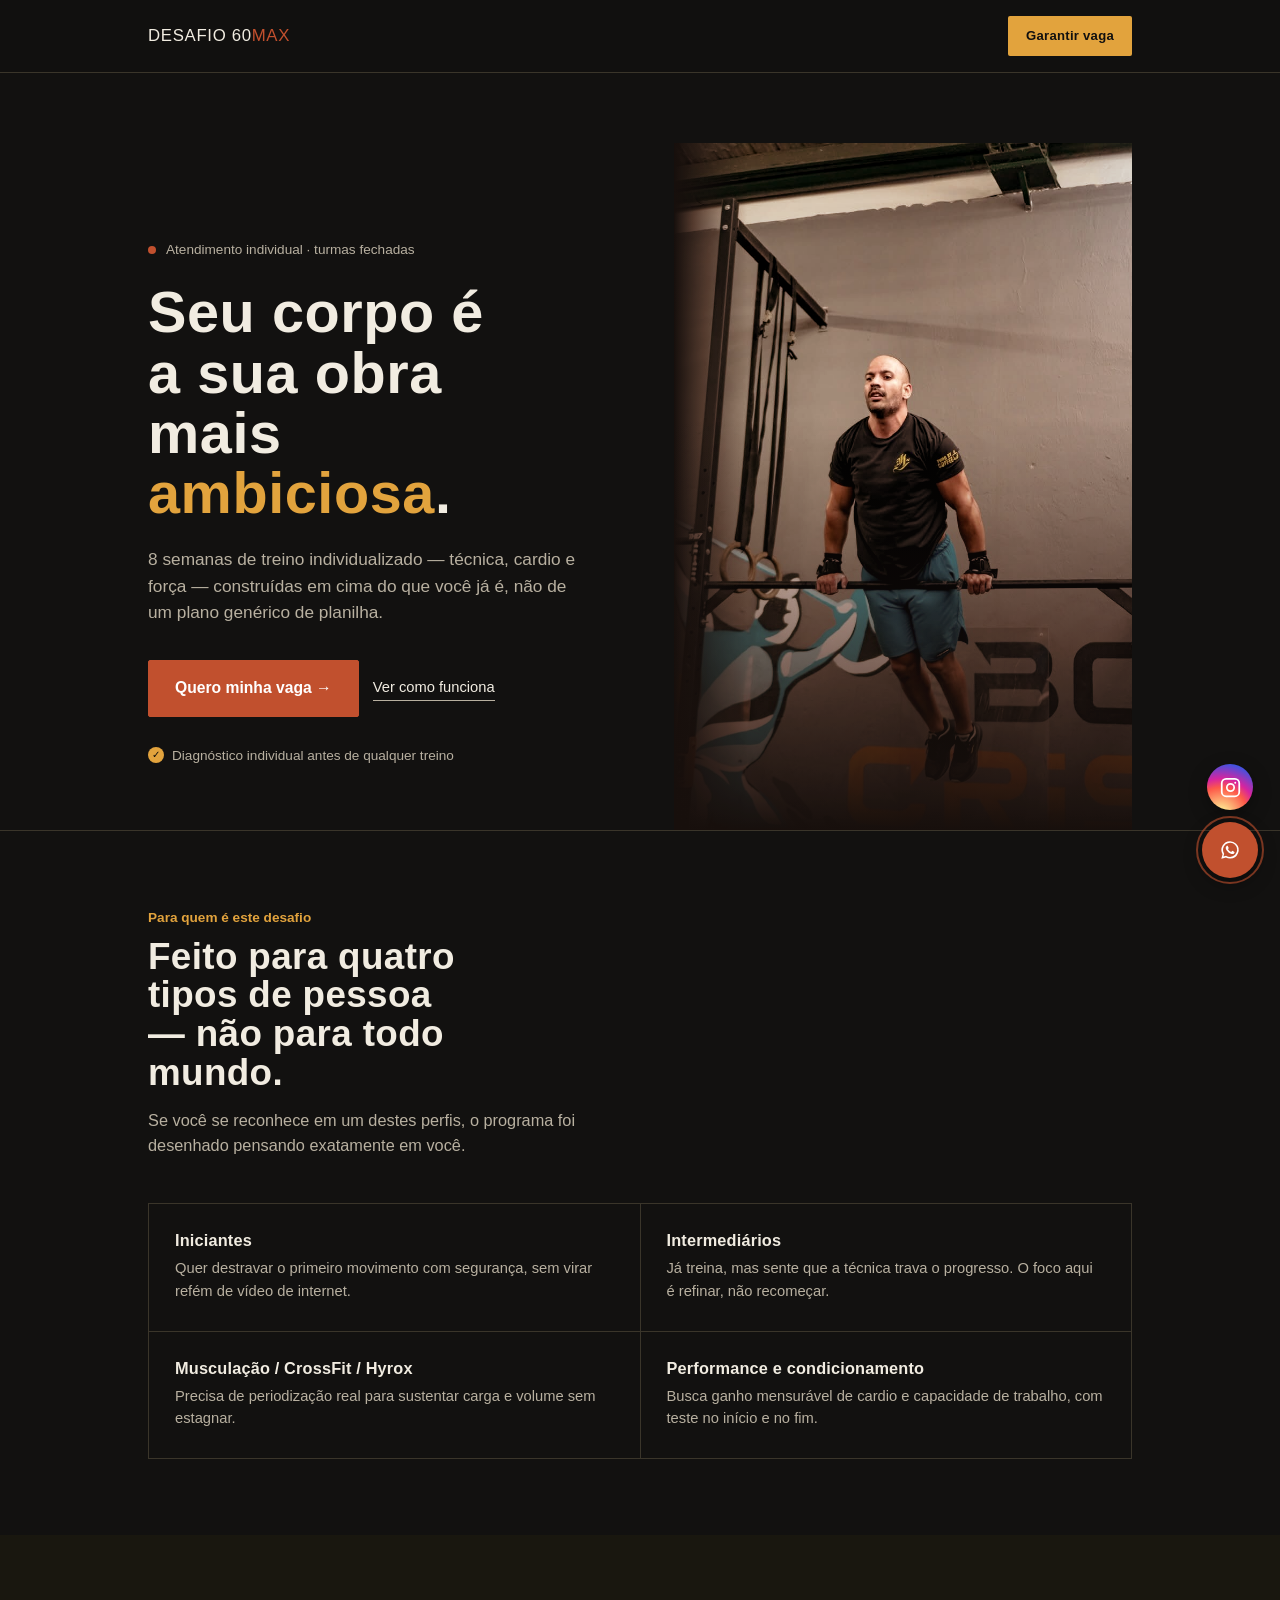
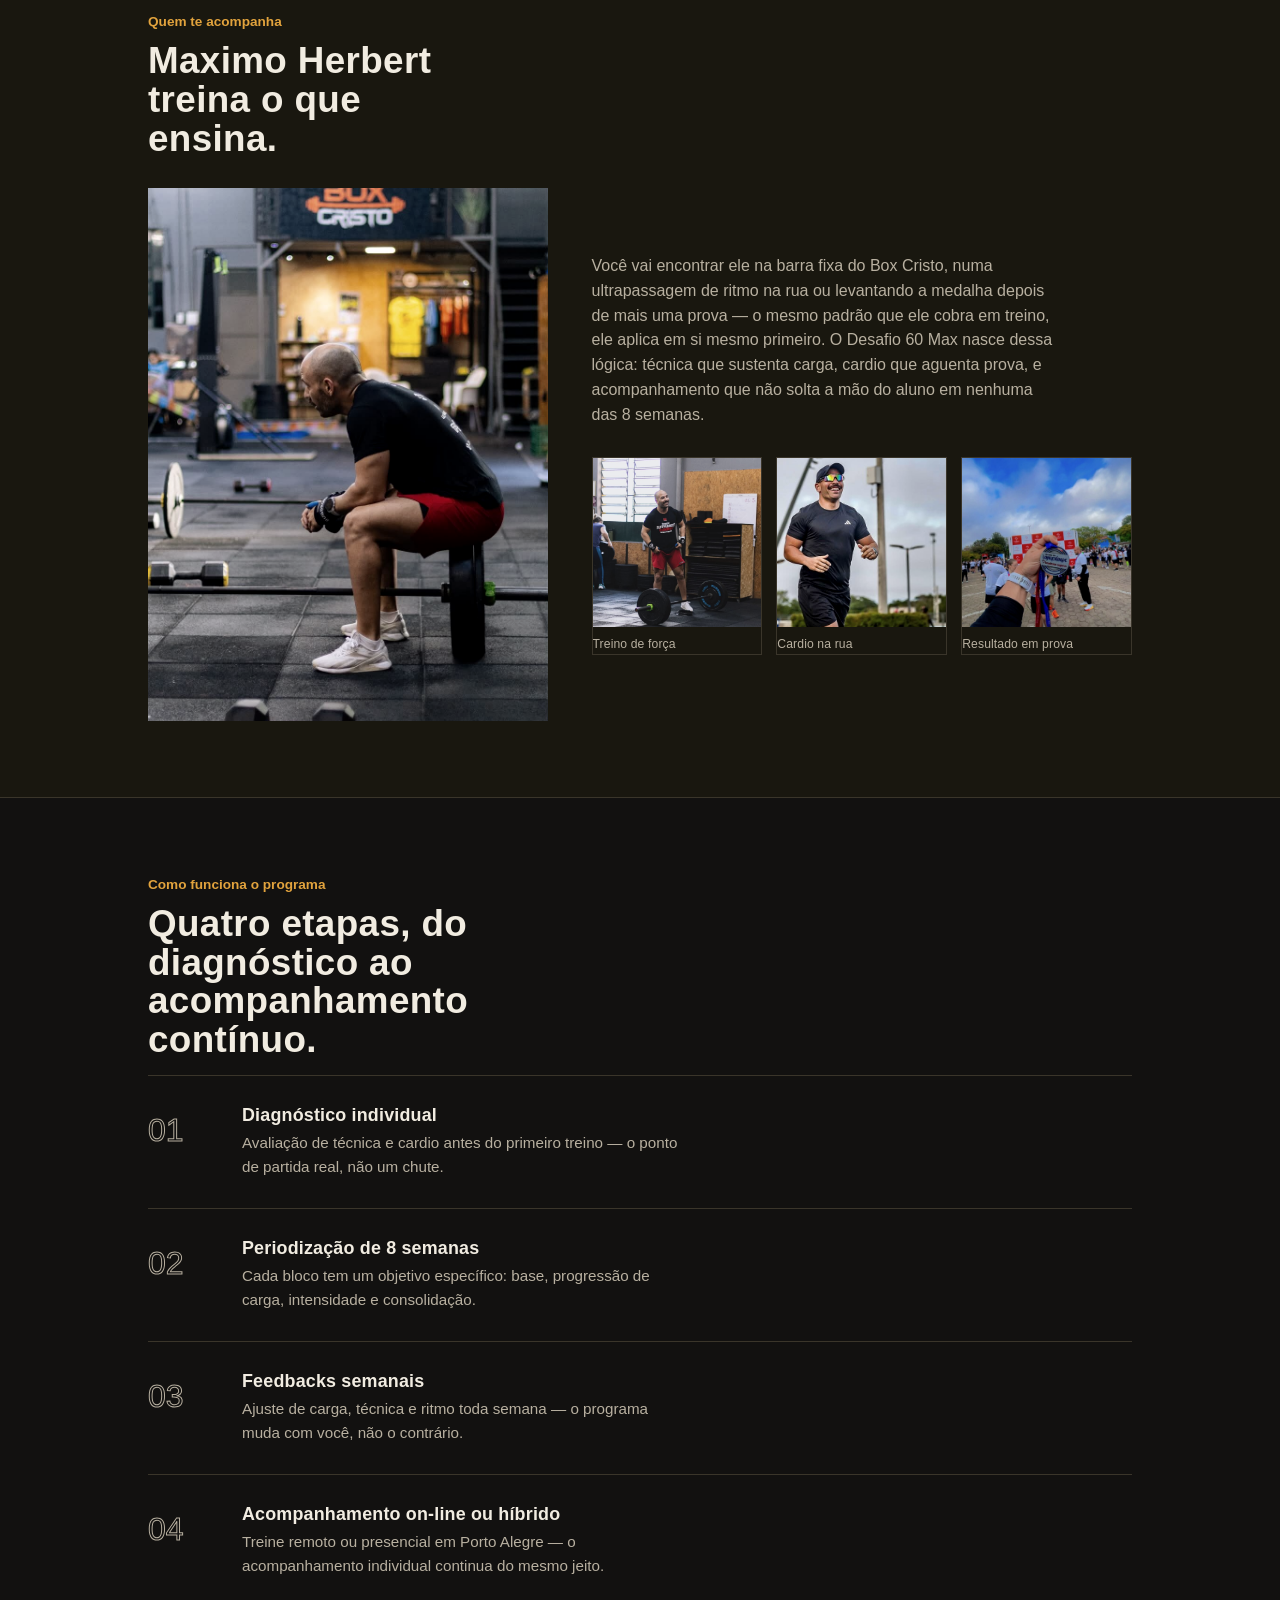
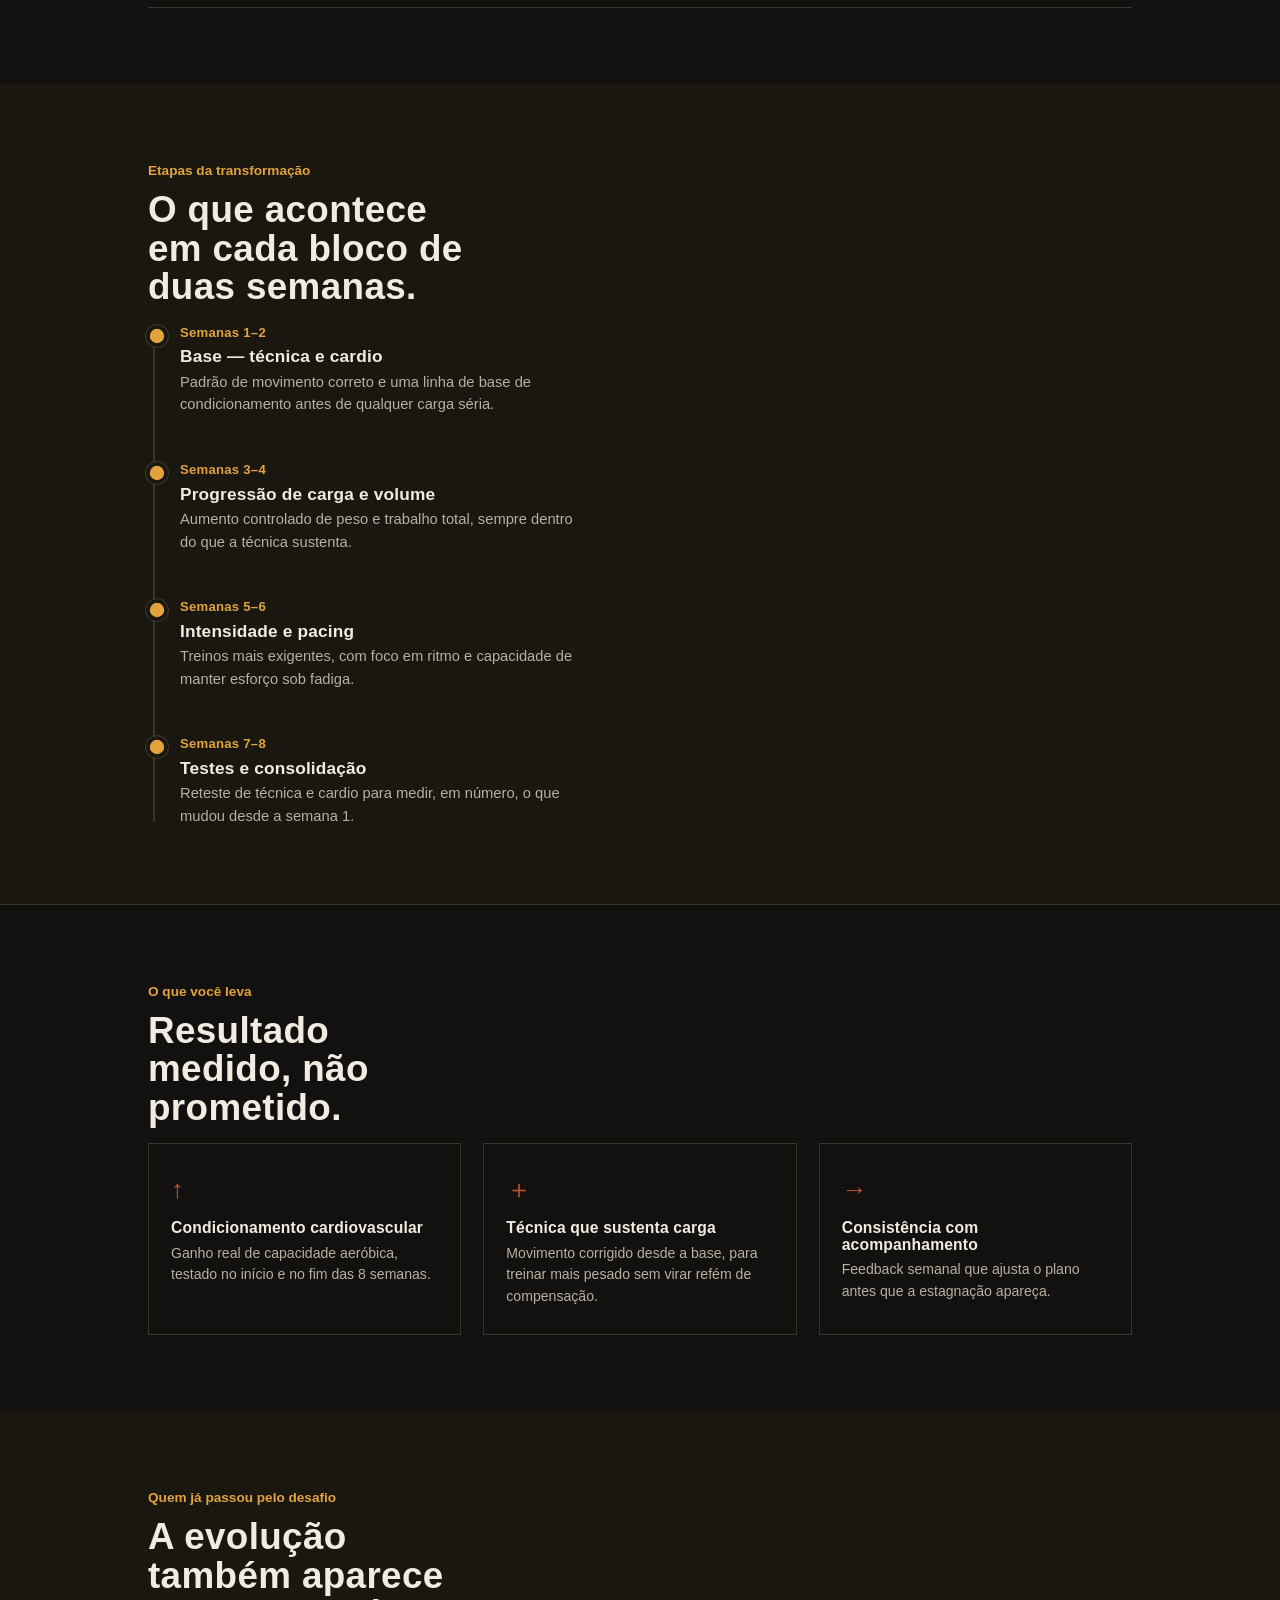
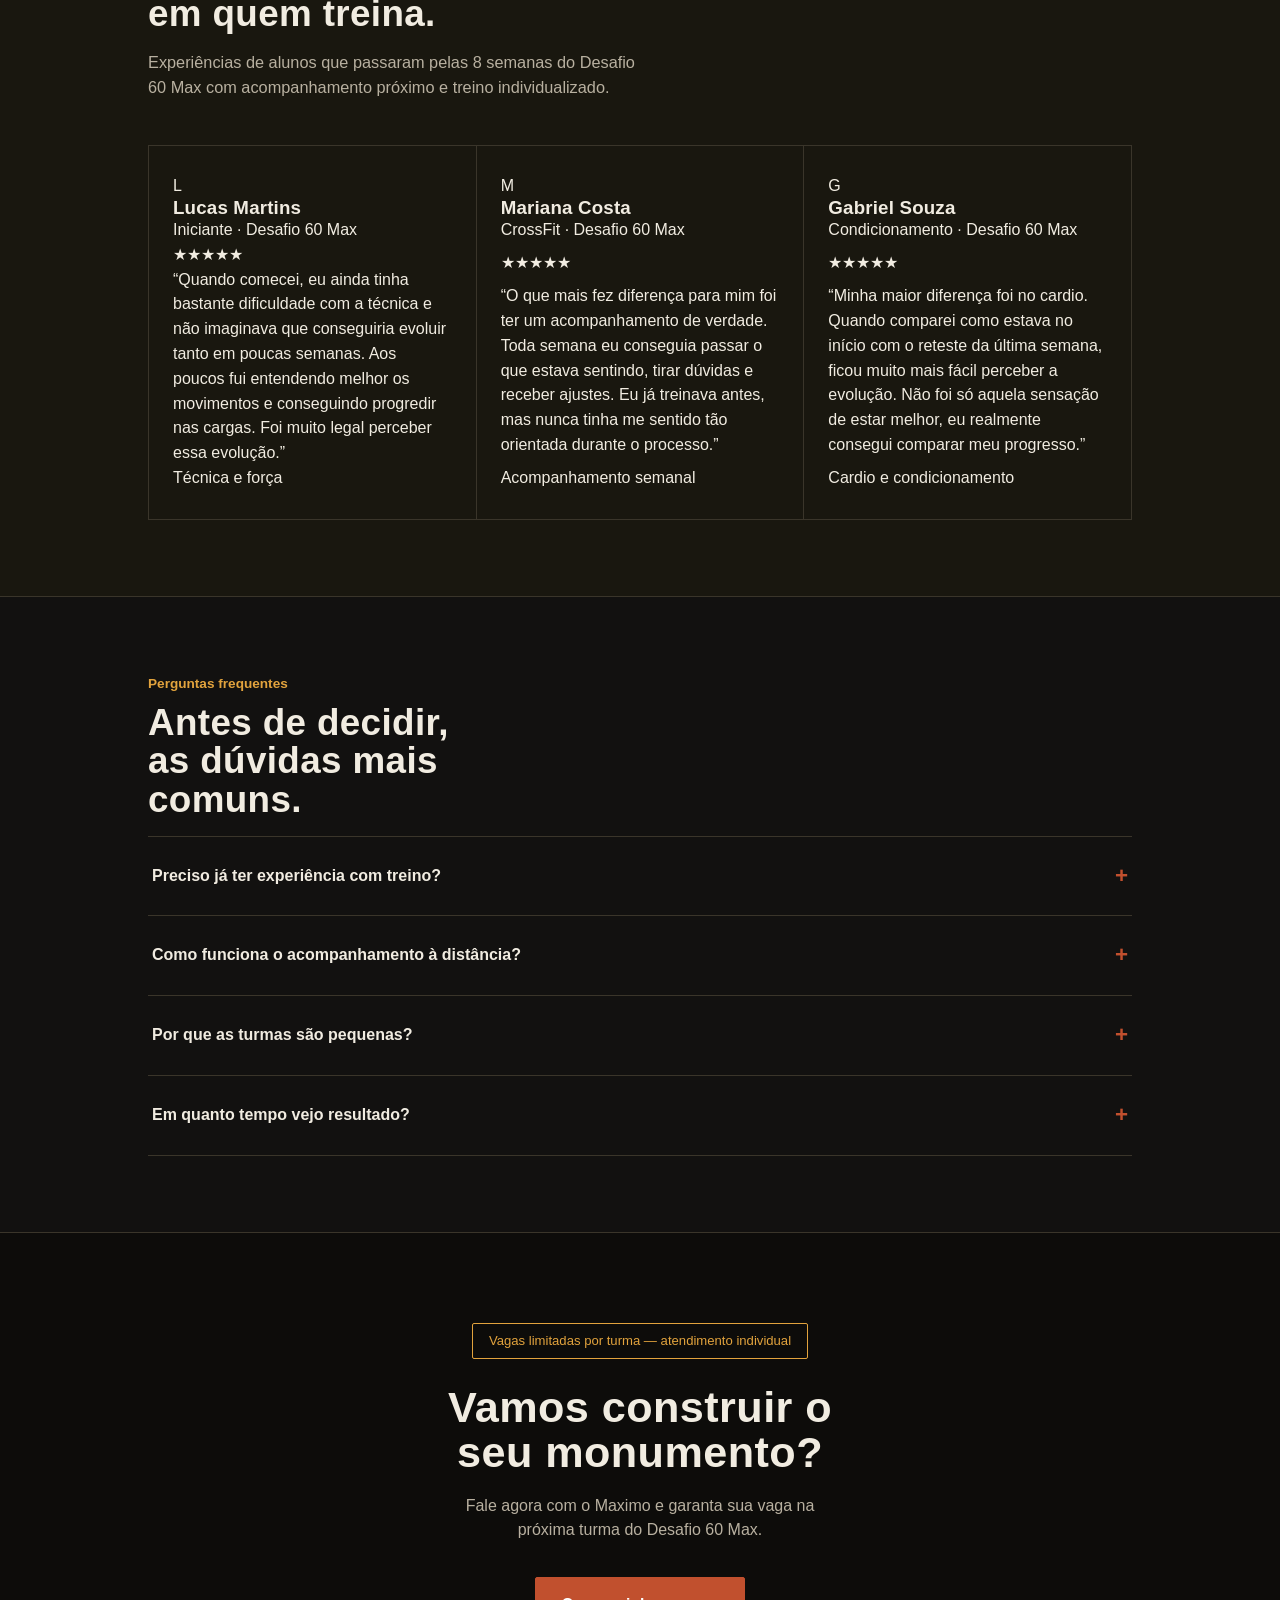
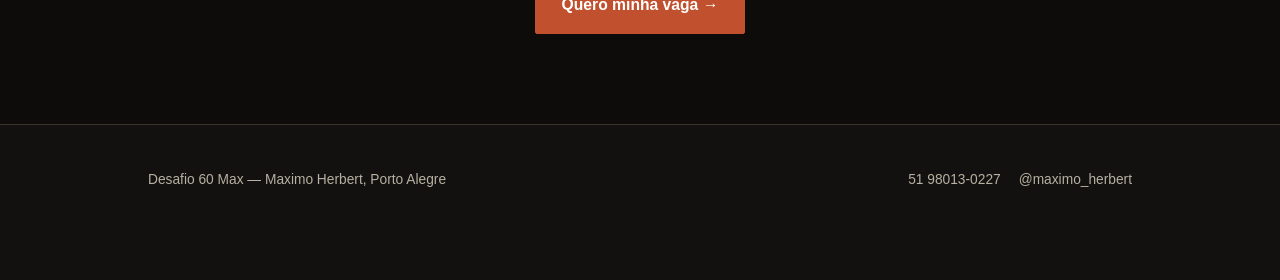
==== commit 4b440539: "Update index.html" ====
--- a/index.html
+++ b/index.html
@@ -192,34 +192,88 @@
   </div>
 </section>
 
-<section class="section-alt">
-  <div class="wrap">
-    <div data-reveal>
+<section class="section-alt testimonials" id="depoimentos">
+  <div class="wrap">
+
+    <div class="testimonials-header" data-reveal>
       <div class="kicker">Quem já passou pelo desafio</div>
-      <h2 class="section-title">Resultado de quem levou as 8 semanas a sério.</h2>
-    </div>
+      <h2 class="section-title">A evolução também aparece em quem treina.</h2>
+      <p class="section-lede">
+        Experiências de alunos que passaram pelas 8 semanas do Desafio 60 Max
+        com acompanhamento próximo e treino individualizado.
+      </p>
+    </div>
+
     <div class="quotes" data-reveal-stagger>
-      <div class="quote-card">
-        <div>
-          <div class="quote-mark">"</div>
-          <p>Cheguei sem noção nenhuma de técnica e saí levantando carga que nem imaginava no diagnóstico.</p>
-        </div>
-        <div class="quote-who">— Aluno, turma de iniciantes</div>
-      </div>
-      <div class="quote-card">
-        <div>
-          <div class="quote-mark">"</div>
-          <p>O feedback semanal foi o que fez diferença — nunca treinei tão orientado antes.</p>
-        </div>
-        <div class="quote-who">— Aluna, CrossFit</div>
-      </div>
-      <div class="quote-card">
-        <div>
-          <div class="quote-mark">"</div>
-          <p>Meu cardio no reteste da semana 8 foi visivelmente melhor que na semana 1. Comparável, não só sentido.</p>
-        </div>
-        <div class="quote-who">— Aluno, Hyrox</div>
-      </div>
+
+      <article class="quote-card">
+        <div class="quote-top">
+          <div class="quote-avatar">L</div>
+          <div>
+            <!-- Nome fictício temporário: substituir pelo nome real do aluno -->
+            <h3>Lucas Martins</h3>
+            <span>Iniciante · Desafio 60 Max</span>
+          </div>
+        </div>
+
+        <div class="quote-stars" aria-label="Depoimento de aluno">★★★★★</div>
+
+        <blockquote>
+          “Quando comecei, eu ainda tinha bastante dificuldade com a técnica
+          e não imaginava que conseguiria evoluir tanto em poucas semanas.
+          Aos poucos fui entendendo melhor os movimentos e conseguindo
+          progredir nas cargas. Foi muito legal perceber essa evolução.”
+        </blockquote>
+
+        <div class="quote-tag">Técnica e força</div>
+      </article>
+
+
+      <article class="quote-card quote-featured">
+        <div class="quote-top">
+          <div class="quote-avatar">M</div>
+          <div>
+            <!-- Nome fictício temporário: substituir pelo nome real da aluna -->
+            <h3>Mariana Costa</h3>
+            <span>CrossFit · Desafio 60 Max</span>
+          </div>
+        </div>
+
+        <div class="quote-stars" aria-label="Depoimento de aluna">★★★★★</div>
+
+        <blockquote>
+          “O que mais fez diferença para mim foi ter um acompanhamento de
+          verdade. Toda semana eu conseguia passar o que estava sentindo,
+          tirar dúvidas e receber ajustes. Eu já treinava antes, mas nunca
+          tinha me sentido tão orientada durante o processo.”
+        </blockquote>
+
+        <div class="quote-tag">Acompanhamento semanal</div>
+      </article>
+
+
+      <article class="quote-card">
+        <div class="quote-top">
+          <div class="quote-avatar">G</div>
+          <div>
+            <!-- Nome fictício temporário: substituir pelo nome real do aluno -->
+            <h3>Gabriel Souza</h3>
+            <span>Condicionamento · Desafio 60 Max</span>
+          </div>
+        </div>
+
+        <div class="quote-stars" aria-label="Depoimento de aluno">★★★★★</div>
+
+        <blockquote>
+          “Minha maior diferença foi no cardio. Quando comparei como estava
+          no início com o reteste da última semana, ficou muito mais fácil
+          perceber a evolução. Não foi só aquela sensação de estar melhor,
+          eu realmente consegui comparar meu progresso.”
+        </blockquote>
+
+        <div class="quote-tag">Cardio e condicionamento</div>
+      </article>
+
     </div>
   </div>
 </section>
